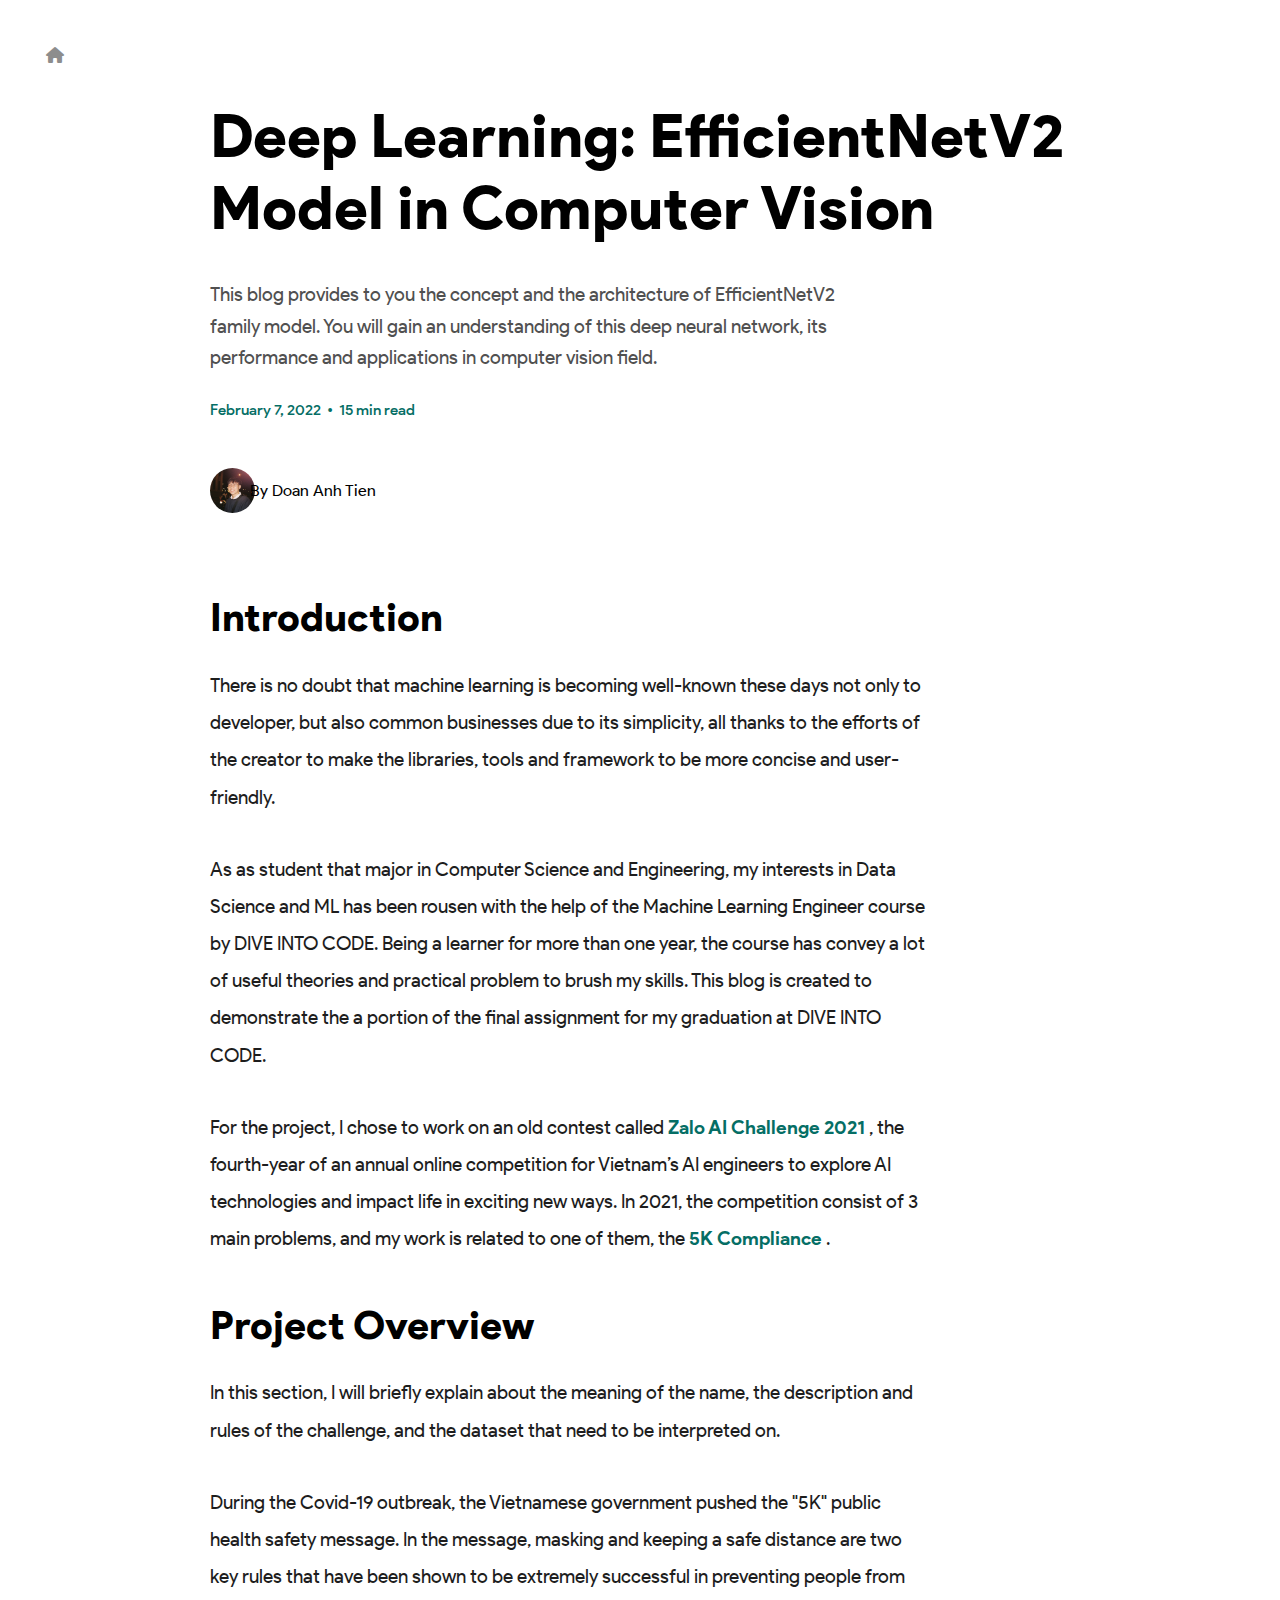
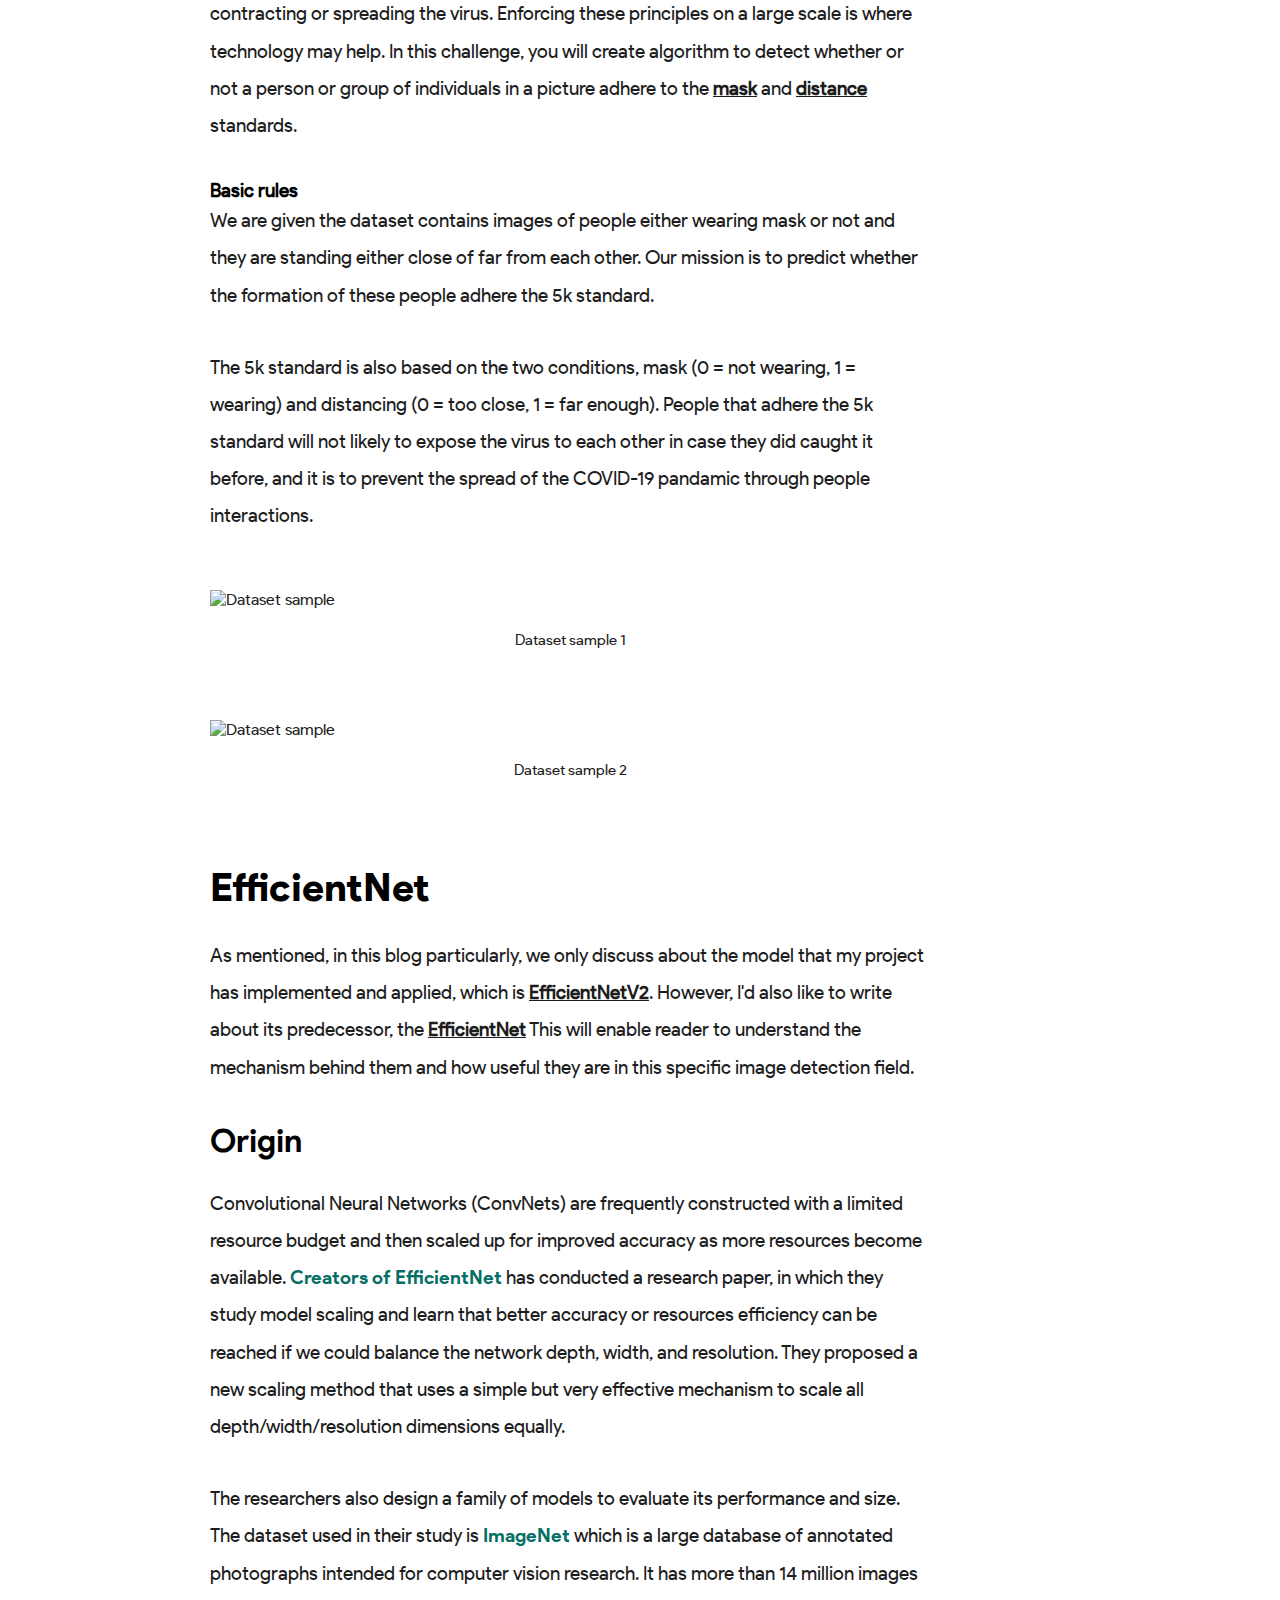
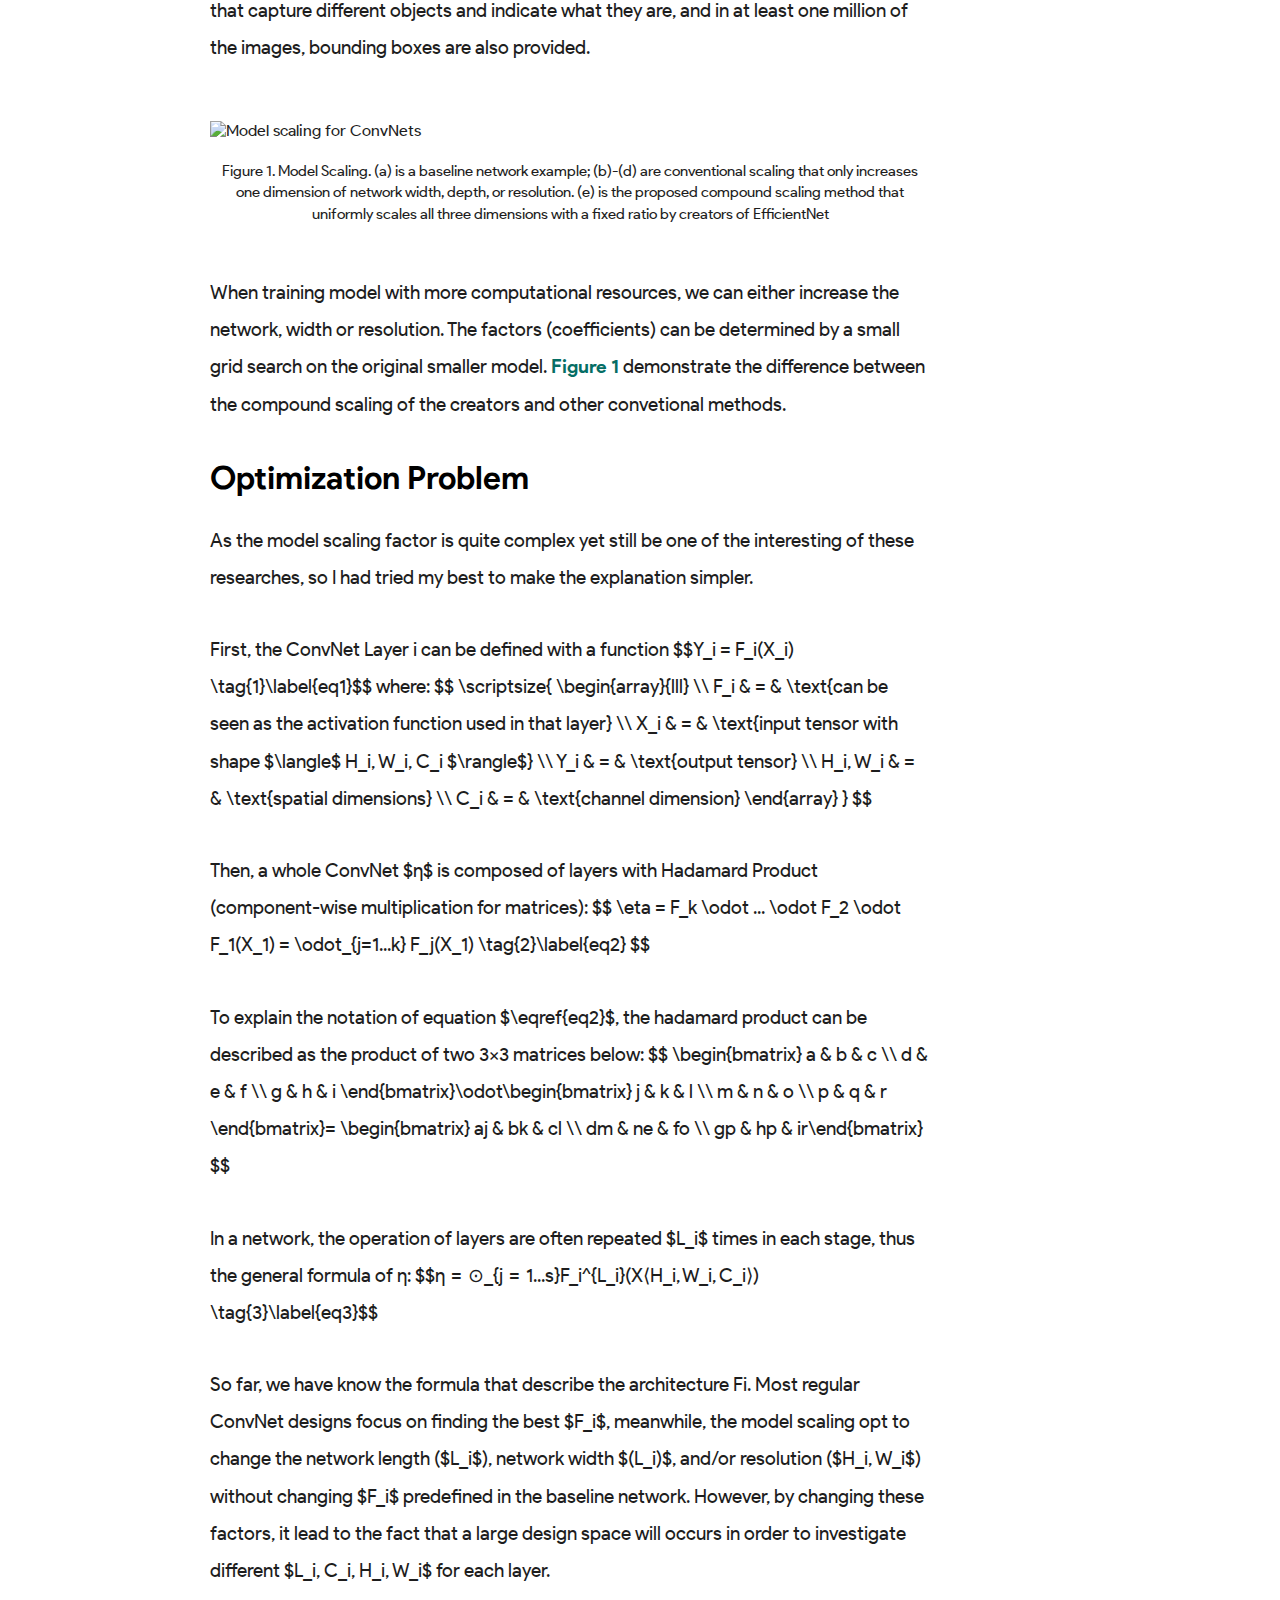
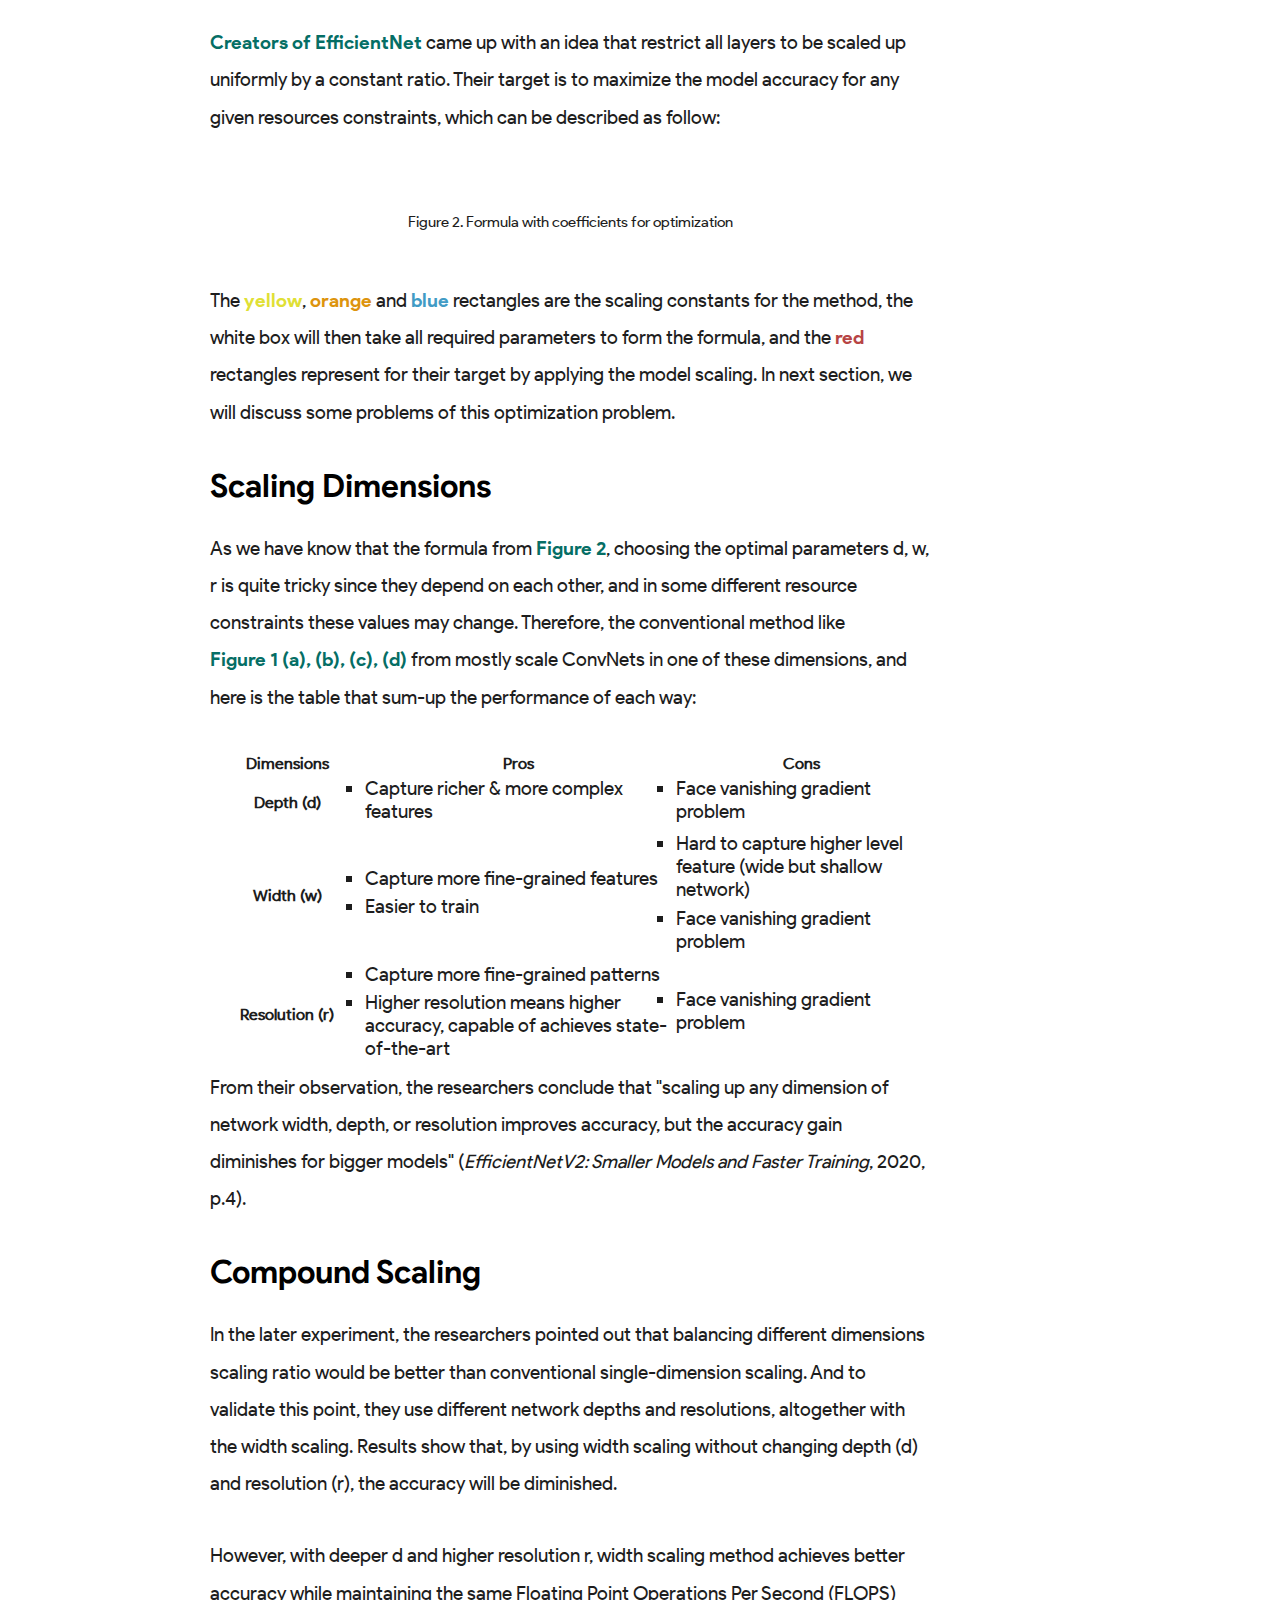
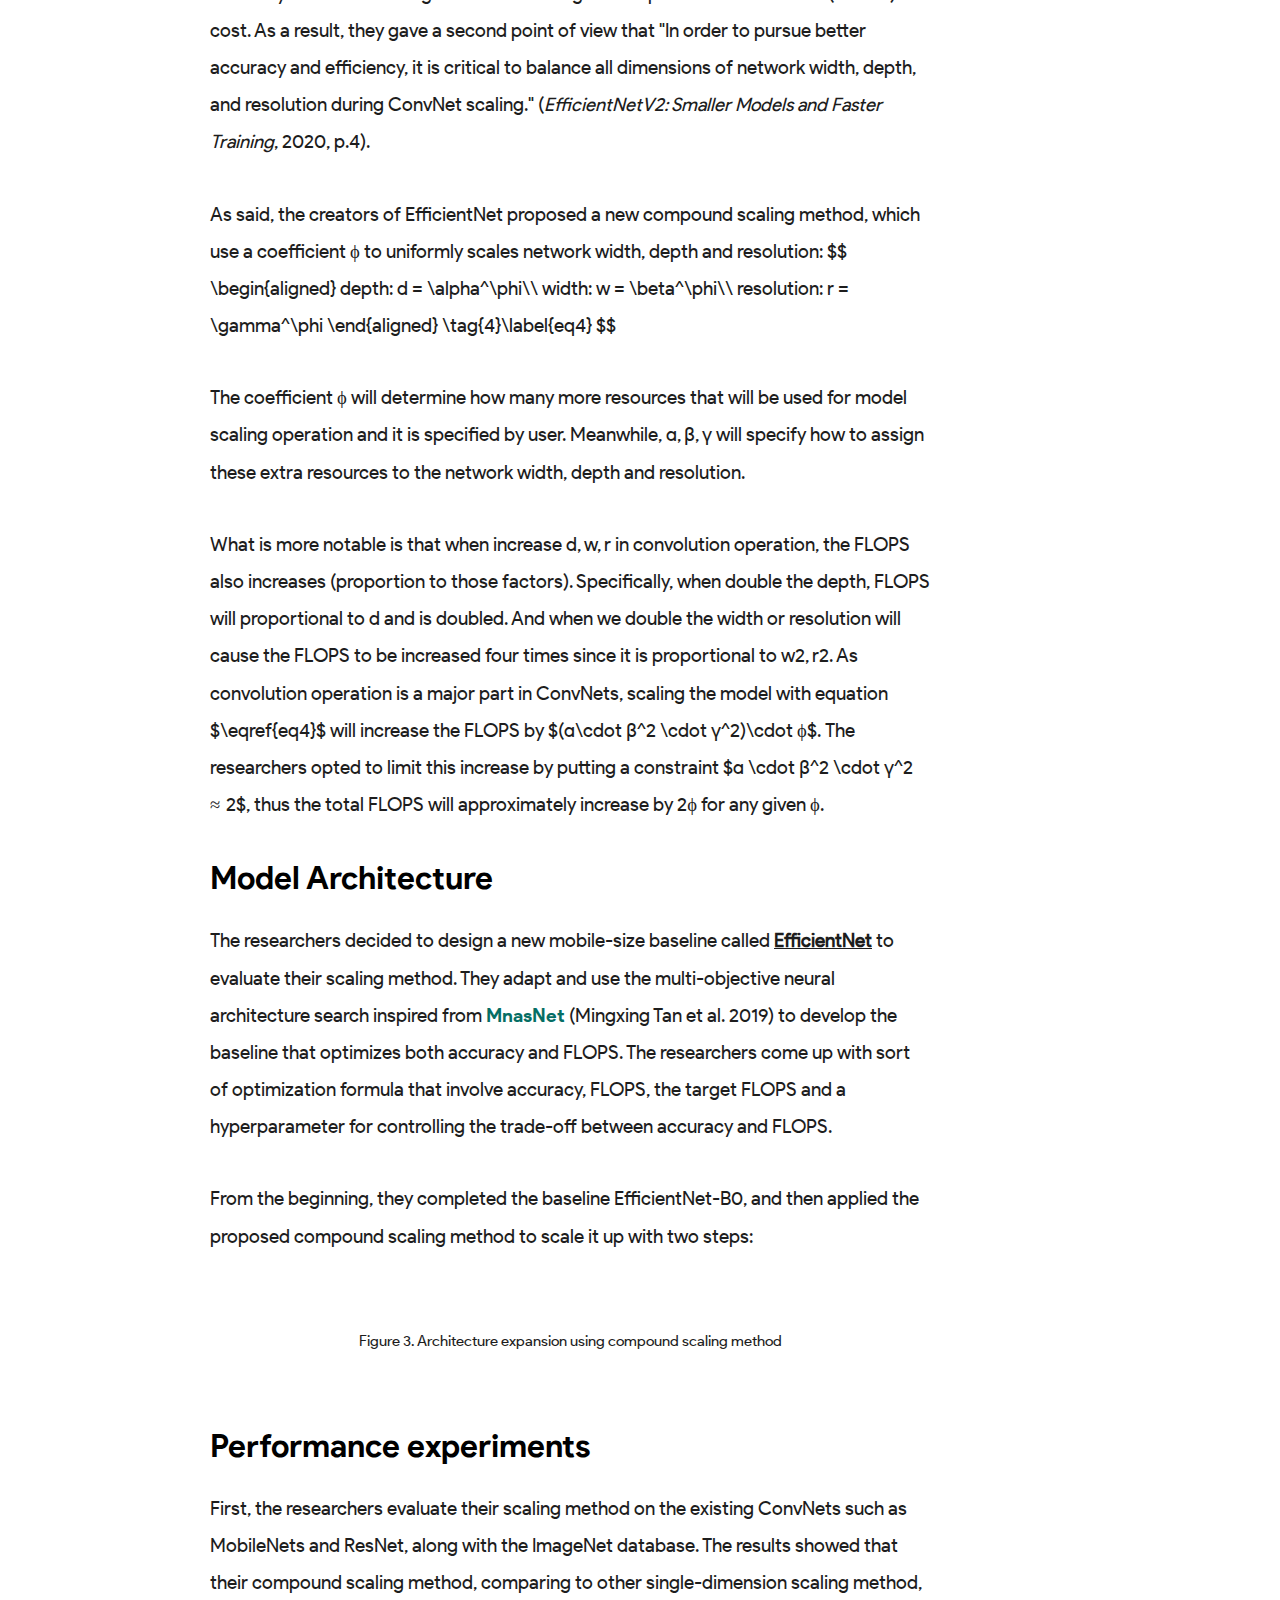
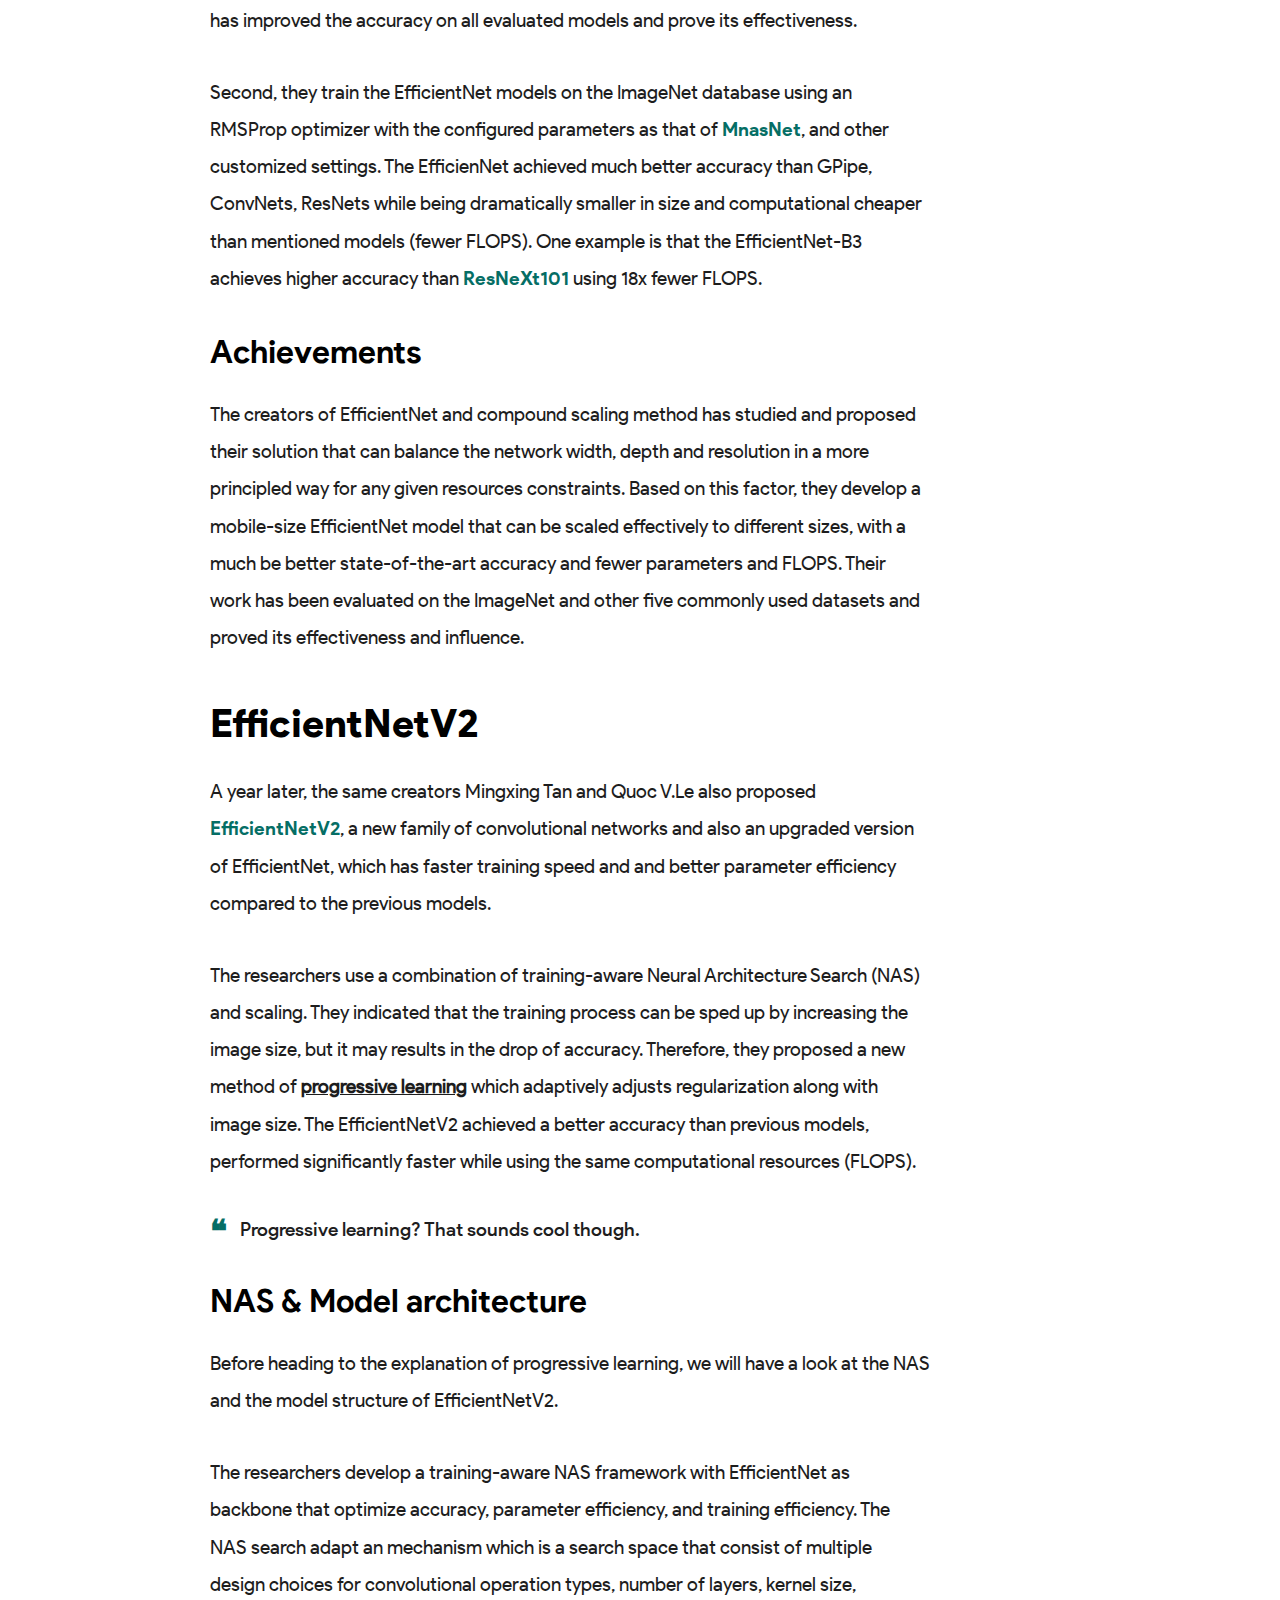
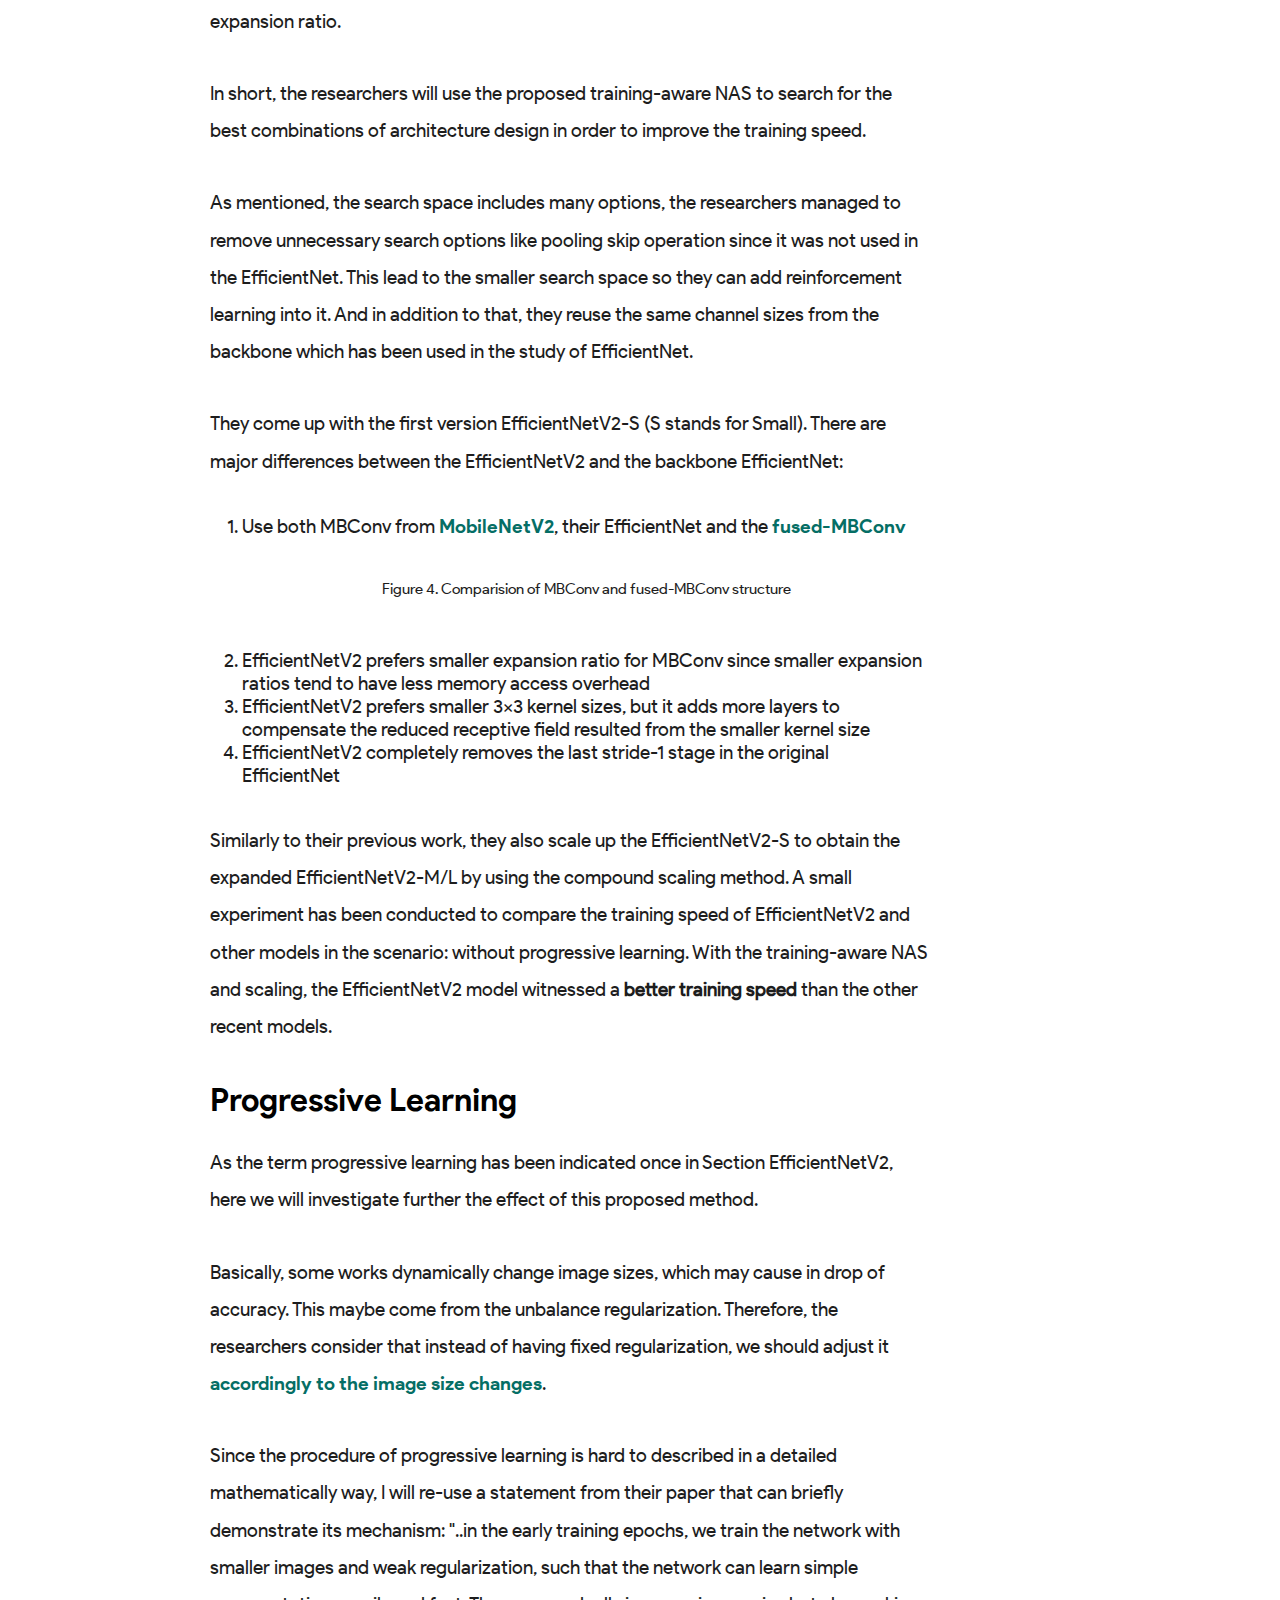
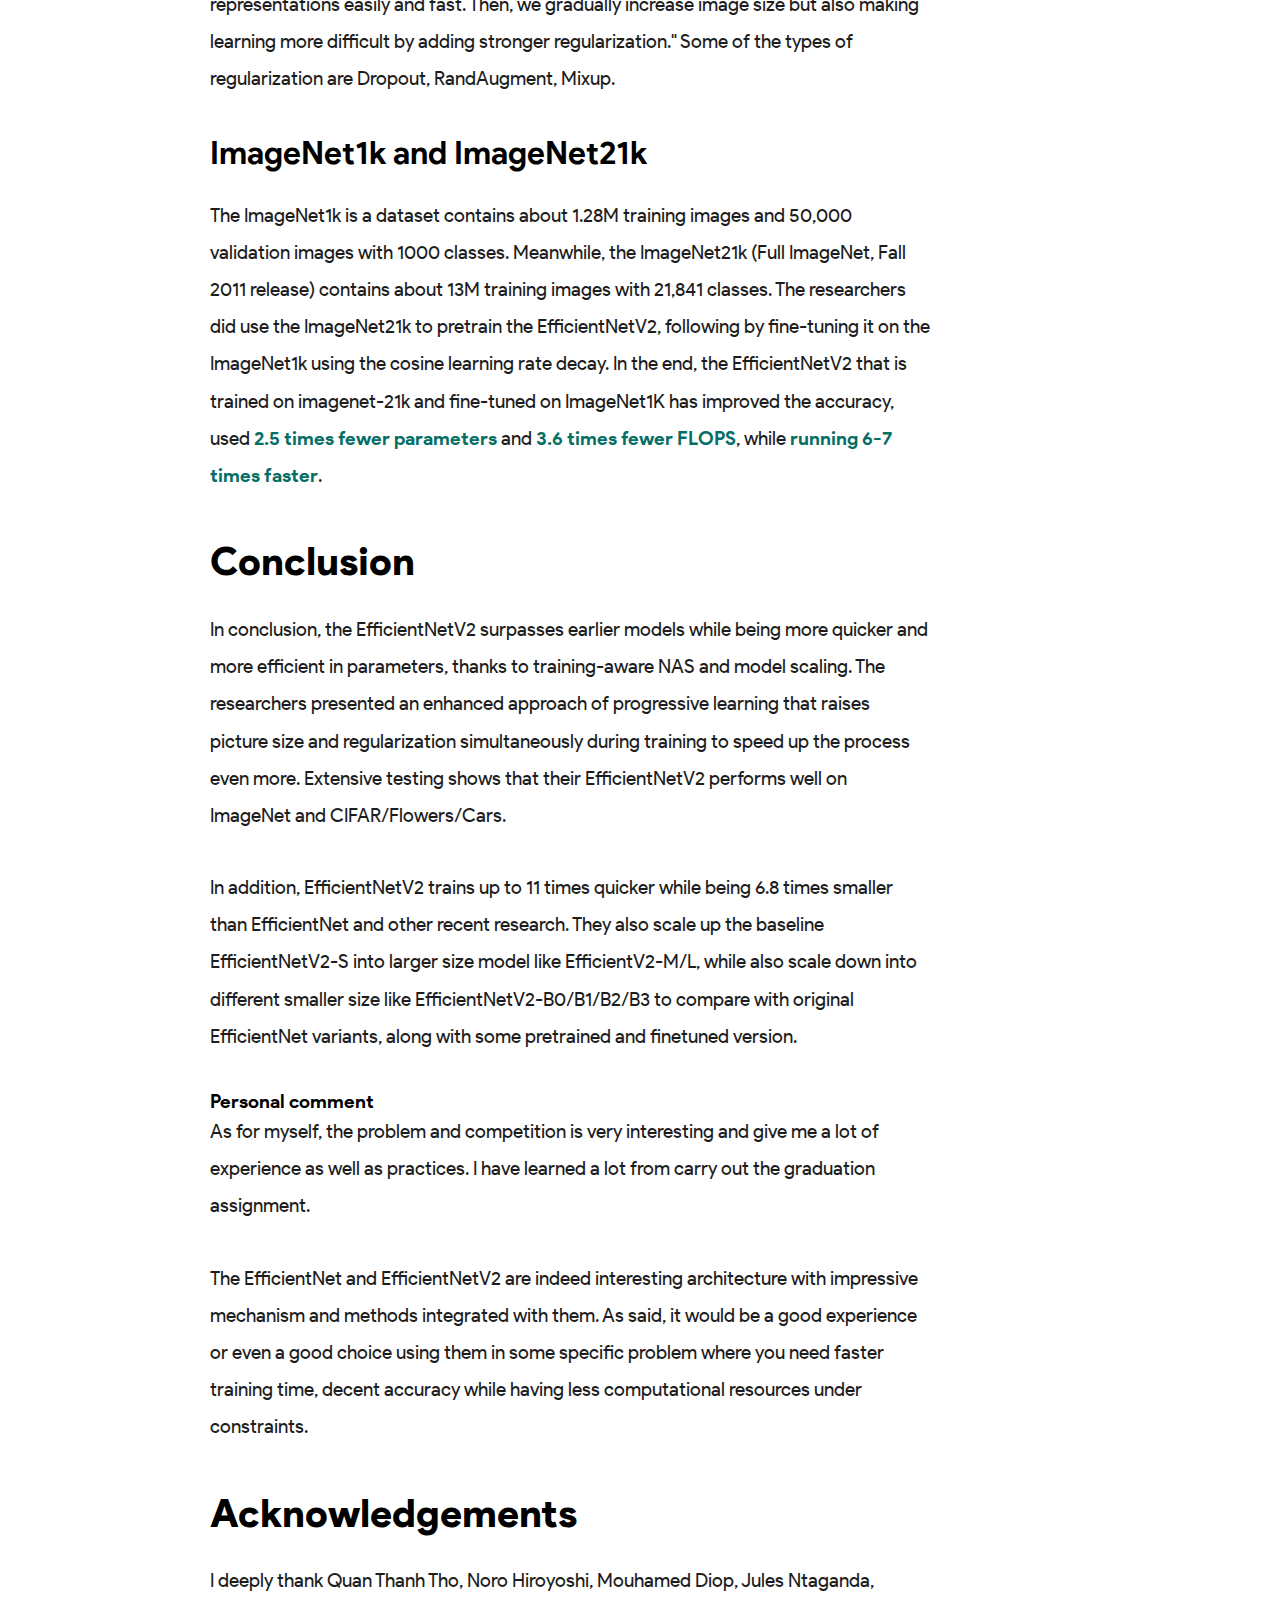
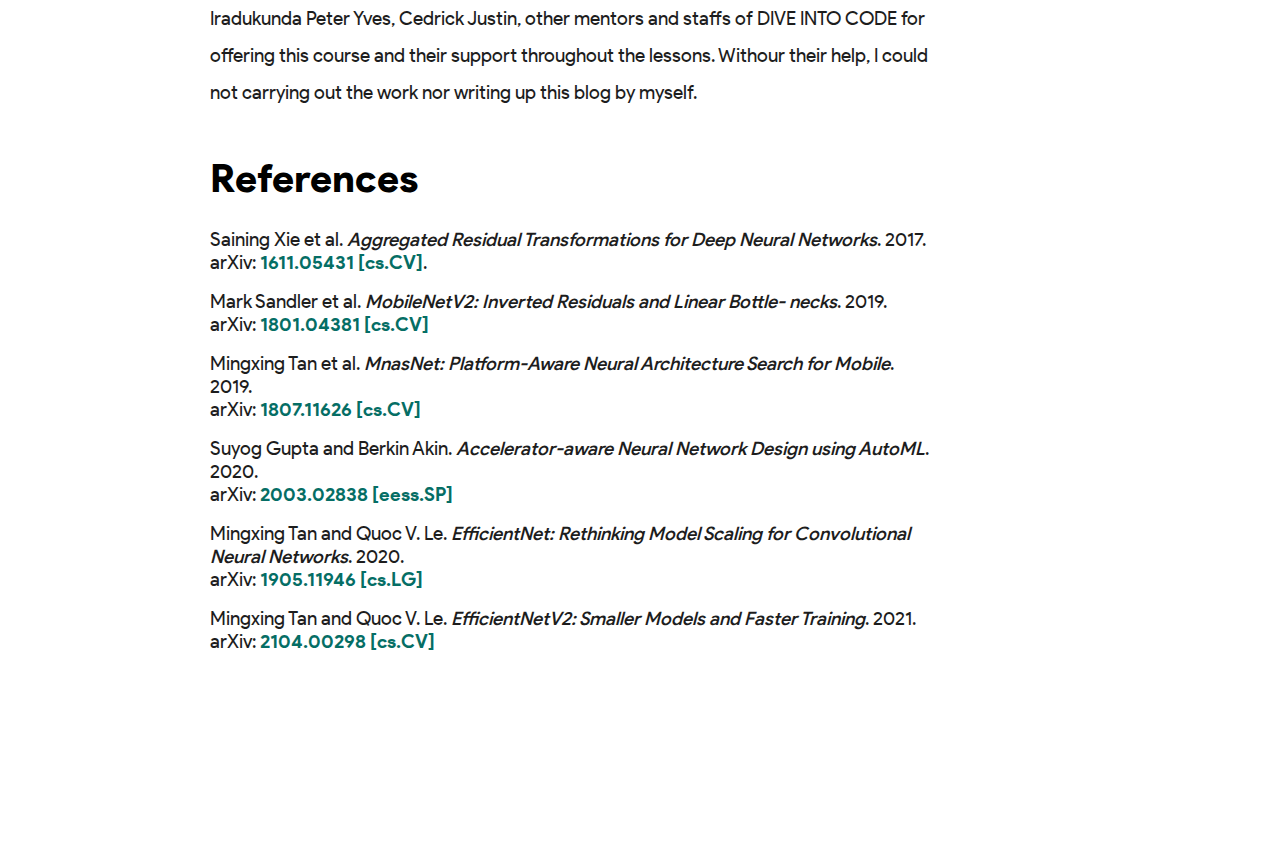
==== blog/efficientnet-v2/index.html @ 93043aa6 "finished polars-vs-python blog" ====
<!DOCTYPE html>
<html lang="en" class="bg-obsidian js">

<head>
    <meta charset="utf-8">
    <meta name="viewport" content="initial-scale=1, width=device-width">
    <link rel="stylesheet" href="../../static/css/style.css">
    <link rel="stylesheet" href="../../static/css/blog.css">
    <link rel="icon" type="image/png" sizes="32x32" href="../../assets/pfp.png">
    <!-- Bootstrap -->
    <link href="https://cdn.jsdelivr.net/npm/bootstrap@5.2.0-beta1/dist/css/bootstrap.min.css" rel="stylesheet"
        integrity="sha384-0evHe/X+R7YkIZDRvuzKMRqM+OrBnVFBL6DOitfPri4tjfHxaWutUpFmBp4vmVor" crossorigin="anonymous">
    <link rel="stylesheet" href="../css/all.css">
    <title>Deep Learning: EfficientNetV2 Model in Computer Vision</title>
    <meta name="robots" content="index,follow">
    <meta name="description"
        content="Doan Anh Tien | A blog about the concept of EfficientNetV2 architecture. You will gain an understanding of this deep neural network, its performance and applications in computer vision field.">
    <meta property="author" content="Doan Anh Tien">
    <meta property="og:site_name" content="Doan Anh Tien's Blog">
    <meta property="og:type" content="article">
    <meta property="og:title" content="Deep Learning: EfficientNetV2 Model in Computer Vision">
    <meta property="og:description"
        content="Doan Anh Tien | A blog about the concept of EfficientNetV2 architecture. You will gain an understanding of this deep neural network, its performance and applications in computer vision field.">
    <!-- JQuery -->
    <script src="https://ajax.googleapis.com/ajax/libs/jquery/3.1.1/jquery.min.js"></script>
    <script>
        MathJax = {
          tex: {
            inlineMath: [['$', '$'], ['\\(', '\\)']]
          },
          color: '#dcf6ff'
        };
    </script>
    <script id="MathJax-script" async
        src="https://cdn.jsdelivr.net/npm/mathjax@3/es5/tex-chtml.js">
    </script>
</head>

<body class="overflow-x-hidden bg-angel">
    <div class="f-main-container">
        <main class="f-standard-container has-newsletter js-standard-container font-regular" role="main">
            <div class="f-standard-wrapper in-post">
                <article class="f-article js-article">
                    <header class="f-article-header fadeinDown">
                        <h1 class="f-article-header__title js-article-title font-black">
                            Deep Learning: EfficientNetV2 Model in Computer Vision
                        </h1>
                        <p class=" f-article-header__excerpt in-post">
                            This blog provides to you the concept and the architecture of EfficientNetV2 family model. You will gain an
                            understanding of this deep neural network, its performance and applications in computer vision field.
                        </p>
                        <p class="f-article-header__time font-med">
                            <span>February 7, 2022</span>
                            <span>&nbsp; • &nbsp;</span>
                            <span>15 min read</span>
                        </p>
                        <div class="f-article-header__author">
                            <a href="../../"" class="f-avatar in-article-header " aria-label="Tien's profile'"
                                aria-haspopup="false">
                                <img alt="" class="lazy loaded rounded-full" width="45" height="45" data-ll-status="loaded"
                                    src="../../assets/pfp.png">
                            </a>
                            <span class="ms-4">
                                By
                                <a href="../../"" class="link link-underline">Doan Anh Tien</a>
                            </span>
                        </div>
                    </header>
                    <div class="f-article-content js-article-content fadeinRight">
                        <h2 id="introduction" class="font-black">Introduction</h2>
                        <p> 
                            There is no doubt that machine learning is becoming well-known these days not only to
                            developer, but also common businesses due to its simplicity, all thanks to the efforts of
                            the creator to make the libraries, tools and framework to be more concise and user-friendly.
                        </p>
                        <p>
                            As as student that major in Computer Science and Engineering, my interests in Data Science and ML has been rousen
                            with the help of the Machine Learning Engineer course by DIVE INTO CODE. Being a learner for more than one
                            year, the course has convey a lot of useful theories and practical problem to brush my skills. This blog is
                            created to demonstrate the a portion of the final assignment for my graduation at DIVE INTO CODE.
                        </p>
                        <p>
                            For the project, I chose to work on an old contest called 
                            <a href="https://challenge.zalo.ai" class="text-highlight link link-underline"
                            rel="noopener noreferrer" target="_blank">Zalo AI Challenge 2021</a>
                            , the fourth-year of an annual
                            online competition for Vietnam’s AI engineers to explore AI technologies and impact life in exciting new ways. In
                            2021, the competition consist of 3 main problems, and my work is related to one of them, the 
                            <a href="https://challenge.zalo.ai/portal/5k-compliance" class="text-highlight link link-underline"
                            rel="noopener noreferrer" target="_blank">5K Compliance</a>
                            .
                        </p>

                        <h2 id="overview" class="font-black">Project Overview</h2>
                        <p>
                            In this section, I will briefly explain about the meaning of the name, the description and rules of the challenge,
                            and the dataset that need to be interpreted on.
                        </p>
                        <p>
                            During the Covid-19 outbreak, the Vietnamese government pushed the "5K" public health safety message. In the
                            message, masking and keeping a safe distance are two key rules that have been shown to be extremely successful in
                            preventing people from contracting or spreading the virus. Enforcing these principles on a large scale is where
                            technology may help. In this challenge, you will create algorithm to detect whether or not a person or group of
                            individuals in a picture adhere to the <b><u>mask</u></b> and <b><u>distance</u></b> standards.
                        </p>
                        
                        <h4 id="rules" class="text-center link link-underline" style="width: fit-content; cursor: auto">
                            <b>Basic rules</b>
                        </h4>
                        <p>
                            We are given the dataset contains images of people either wearing mask or not and they are standing either close of
                            far from each other. Our mission is to predict whether the formation of these people adhere the 5k standard.
                        </p>
                        <p>
                            The 5k standard is also based on the two conditions, mask (0 = not wearing, 1 = wearing) and distancing (0 = too
                            close, 1 = far enough). People that adhere the 5k standard will not likely to expose the virus to each other in case
                            they did caught it before, and it is to prevent the spread of the COVID-19 pandamic through people interactions.
                        </p>
                        <div class="d-flex flex-row gap-sm-4">
                            <figure class="kg-card kg-image-card kg-card-hascaption">
                                <img src="https://drive.google.com/uc?id=14aCQhbeEymqpQLMmuTXrPDqk3LIVE_lB"
                                class="kg-image lightense-target" alt="Dataset sample" loading="lazy">
                                <figcaption>Dataset sample 1</figcaption>
                            </figure>
                            <figure class="kg-card kg-image-card kg-card-hascaption">
                                <img src="https://drive.google.com/uc?id=1_vlmEjXEdU-TRnkKu_DREYuJUlUgfBLW"
                                class="kg-image lightense-target" alt="Dataset sample" loading="lazy">
                                <figcaption>Dataset sample 2</figcaption>
                            </figure>
                        </div>

                        <h2 id="efficientnet" class="font-black">EfficientNet</h2>
                        <p>
                            As mentioned, in this blog particularly, we only discuss about the model that my project has implemented and
                            applied, which is <b><u>EfficientNetV2</u></b>. However, I'd also like to write about its predecessor, the <b><u>EfficientNet</u></b>
                            This will enable reader to understand the mechanism behind them and how useful they are in this specific
                            image detection field.
                        </p>

                        <h3 id="origin" class="font-bold">Origin</h3>
                        <p>
                            Convolutional Neural Networks (ConvNets) are frequently constructed with a limited resource budget and then scaled
                            up for improved accuracy as more resources become available.
                            <a class="text-highlight link link-underline" href="https://arxiv.org/abs/2104.00298"
                            rel="noopener noreferrer" target="_blank">Creators of EfficientNet</a>
                            has conducted a research
                            paper, in which they study model scaling and learn that better accuracy or resources efficiency can be reached if we
                            could balance the network depth, width, and resolution. They proposed a new scaling method that uses a simple but very
                            effective mechanism to scale all depth/width/resolution dimensions equally.
                        </p>
                        <p>
                            The researchers also design a family of models to evaluate its performance and size. The dataset used in their study
                            is <a class="text-highlight link link-underline" href="https://www.image-net.org"
                            rel="noopener noreferrer" target="_blank">ImageNet</a>
                            which is a large database of annotated photographs intended for computer vision research. It has more
                            than 14 million images that capture different objects and indicate what they are, and in at least one million of the
                            images, bounding boxes are also provided.
                        </p>

                        <figure id="fig-1" class="kg-card kg-image-card kg-card-hascaption">
                            <img src="https://drive.google.com/uc?id=1TTSFVxUfX7Sed75tFKHDK5INo7A6gzDW"
                            class="kg-image lightense-target" alt="Model scaling for ConvNets" loading="lazy">
                            <figcaption>Figure 1. Model Scaling. (a) is a baseline network example; (b)-(d) are conventional scaling that only increases one
                                dimension of network width, depth, or resolution. (e) is the proposed compound scaling method that uniformly scales
                                all three dimensions with a fixed ratio by creators of EfficientNet</figcaption>
                        </figure>

                        <p>
                            When training model with more computational resources, we can either increase the network, width or resolution. The
                            factors (coefficients) can be determined by a small grid search on the original smaller model. <a class="text-highlight link link-underline" href="#fig-1">Figure 1</a> demonstrate
                            the difference between the compound scaling of the creators and other convetional methods.
                        </p>

                        <h3 id="optimization-problem" class="font-bold">Optimization Problem</h3>
                        <p>
                            As the model scaling factor is quite complex yet still be one of the interesting of these researches, so I had tried
                            my best to make the explanation simpler.
                        </p>
                        <p>
                            First, the ConvNet Layer i can be defined with a function $$Y_i = F_i(X_i) \tag{1}\label{eq1}$$ where:
                            $$
                            \scriptsize{ 
                                \begin{array}{lll} \\
                                F_i     & = & \text{can be seen as the activation function used in that layer} \\
                                X_i     & = & \text{input tensor with shape $\langle$ H_i, W_i, C_i $\rangle$}   \\
                                Y_i     & = & \text{output tensor} \\
                                H_i, W_i & = & \text{spatial dimensions} \\
                                C_i     & = & \text{channel dimension}
                                \end{array}
                            }
                            $$
                        </p>
                        <p>
                            Then, a whole ConvNet $η$ is composed of layers with Hadamard Product (component-wise multiplication for matrices):
                            $$
                            \eta = F_k \odot ... \odot F_2 \odot F_1(X_1) = \odot_{j=1...k} F_j(X_1) \tag{2}\label{eq2}
                            $$
                        </p>
                        <p>
                            To explain the notation of equation $\eqref{eq2}$, the hadamard product can be described as the product of two 3x3 matrices below:
                            $$
                            \begin{bmatrix} a & b & c \\ d & e & f \\ g & h & i \end{bmatrix}\odot\begin{bmatrix} j & k & l \\ m & n & o \\ p & q &
                            r \end{bmatrix}= \begin{bmatrix} aj & bk & cl \\ dm & ne & fo \\ gp & hp & ir\end{bmatrix}
                            $$
                        </p>
                        <p>
                            In a network, the operation of layers are often repeated $L_i$ times in each stage, thus the general formula of η:
                            $$η = ⊙_{j = 1...s}F_i^{L_i}(X⟨H_i, W_i, C_i⟩) \tag{3}\label{eq3}$$
                        </p>
                        <p>
                            So far, we have know the formula that describe the architecture Fi. Most regular ConvNet designs focus on finding
                            the best $F_i$, meanwhile, the model scaling opt to change the network length ($L_i$), network width $(L_i)$, and/or
                            resolution ($H_i, W_i$) without changing $F_i$ predefined in the baseline network. However, by changing these factors, it
                            lead to the fact that a large design space will occurs in order to investigate different $L_i, C_i, H_i, W_i$ for each
                            layer.
                        </p>
                        <p>
                            <a class="text-highlight link link-underline" href="https://arxiv.org/abs/2104.00298"
                            rel="noopener noreferrer" target="_blank">Creators of EfficientNet</a>
                            came up with an idea that restrict all layers to be scaled up uniformly by a constant
                            ratio. Their target is to maximize the model accuracy for any given resources constraints, which can be described as
                            follow:
                        </p>

                        <figure id="fig-2" class="kg-card kg-image-card kg-card-hascaption">
                            <img src="https://drive.google.com/uc?id=1cDtqxUYokLAJ_6YBIHxwnx9tOk9ik82E"
                            class="kg-image lightense-target" alt="Formula with coefficients for optimization" loading="lazy">
                            <figcaption>Figure 2. Formula with coefficients for optimization
                            </figcaption>
                        </figure>

                        <p>
                            The <span class="font-bold" style="color: rgb(224, 224, 53)">yellow</span>, <span class="font-bold" style="color: rgb(221, 148, 13)">orange</span> and <span class="font-bold" style="color: rgb(65, 155, 197)">blue</span> rectangles are the scaling constants for the method, the white box will then take all
                            required parameters to form the formula, and the <span class="font-bold" style="color: rgb(183, 68, 68)">red</span> rectangles represent for their target by applying the model
                            scaling. In next section, we will discuss some problems of this optimization problem.
                        </p>

                        <h3 id="scaling-dimension" class="font-bold">Scaling Dimensions</h3>
                        <p>
                            As we have know that the formula from <a class="text-highlight link link-underline" href="#fig-2">Figure 2</a>, choosing
                            the optimal
                            parameters d, w, r is quite tricky since they depend on each other, and in some different resource constraints these
                            values may change. Therefore, the conventional method like <a class="text-highlight link link-underline"
                                href="#fig-1">Figure 1 (a), (b), (c), (d)</a> from mostly scale ConvNets in one of these dimensions, and here is
                            the table that sum-up the performance of each
                            way:
                        </p>
                        <table class="table table-striped table-dark table-info small">
                            <thead>
                              <tr>
                                <th scope="col">Dimensions</th>
                                <th scope="col">Pros</th>
                                <th scope="col">Cons</th>
                              </tr>
                            </thead>
                            <tbody>
                              <tr>
                                <th scope="row" style="width: 150px">Depth (d)</th>
                                <td>
                                    <ul>
                                        <li>Capture richer & more complex features</li>
                                    </ul>
                                </td>
                                <td>
                                    <ul>
                                        <li>Face vanishing gradient problem</li>
                                    </ul>
                                </td>
                              </tr>
                              <tr>
                                <th scope="row">Width (w)</th>
                                <td>
                                    <ul>
                                        <li>Capture more fine-grained features</li>
                                        <li>Easier to train</li>
                                    </ul>
                                </td>
                                <td>
                                    <ul>
                                        <li>Hard to capture higher level feature (wide but shallow network)</li>
                                        <li>Face vanishing gradient problem</li>
                                    </ul>
                                </td>
                              </tr>
                              <tr>
                                <th scope="row">Resolution (r)</th>
                                <td>
                                    <ul>
                                        <li>Capture more fine-grained patterns</li>
                                        <li>Higher resolution means higher accuracy, capable of achieves state-of-the-art</li>
                                    </ul>
                                </td>
                                <td>
                                    <ul>
                                        <li>Face vanishing gradient problem</li>
                                    </ul>
                                </td>
                              </tr>
                            </tbody>
                          </table>
                        <p>
                            From their observation, the researchers conclude that "scaling up any dimension of network width, depth, or
                            resolution improves accuracy, but the accuracy gain diminishes for bigger models" (<i>EfficientNetV2: Smaller Models
                            and Faster Training</i>, 2020, p.4).
                        </p>

                        <h3 id="compound-scaling" class="font-bold">Compound Scaling</h3>
                        <p>
                            In the later experiment, the researchers pointed out that balancing different dimensions scaling ratio would be
                            better than conventional single-dimension scaling. And to validate this point, they use different network depths and
                            resolutions, altogether with the width scaling. Results show that, by using width scaling without changing depth (d)
                            and resolution (r), the accuracy will be diminished.
                        </p>
                        <p>
                            However, with deeper d and higher resolution r, width scaling
                            method achieves better accuracy while maintaining the same Floating Point Operations Per Second (FLOPS) cost. As a
                            result, they gave a second point of view that "In order to pursue better accuracy and efficiency, it is critical to
                            balance all dimensions of network width, depth, and resolution during ConvNet scaling." (<i>EfficientNetV2: Smaller Models
                            and Faster Training</i>, 2020, p.4).
                        </p>
                        <p>
                            As said, the creators of EfficientNet proposed a new compound scaling method, which use a coefficient ϕ to uniformly
                            scales network width, depth and resolution:
                            $$
                            \begin{aligned}
                                depth: d = \alpha^\phi\\
                                width: w = \beta^\phi\\
                                resolution: r = \gamma^\phi
                            \end{aligned} \tag{4}\label{eq4}
                            $$
                        </p>
                        <p>
                            The coefficient ϕ will determine how many more resources that will be used for model scaling operation and it is
                            specified by user. Meanwhile, α, β, γ will specify how to assign these extra resources to the network width, depth
                            and resolution.
                        </p>
                        <p>
                            What is more notable is that when increase d, w, r in convolution operation, the FLOPS also increases (proportion to
                            those factors). Specifically, when double the depth, FLOPS will proportional to d and is doubled. And when we double
                            the width or resolution will cause the FLOPS to be increased four times since it is proportional to w2, r2. As
                            convolution operation is a major part in ConvNets, scaling the model with equation $\eqref{eq4}$ will
                            increase the FLOPS by $(α\cdot β^2 \cdot γ^2)\cdot ϕ$. The researchers opted to limit this increase by putting a constraint $α \cdot β^2 \cdot γ^2  ≈ 2$,
                            thus the total FLOPS will approximately increase by 2ϕ for any given ϕ.
                        </p>

                        <h3 id="model-architecture" class="font-bold">Model Architecture</h3>
                        <p>
                            The researchers decided to design a new mobile-size baseline called <b><u>EfficientNet</u></b> to evaluate their scaling method.
                            They adapt and use the multi-objective neural architecture search inspired from <a class="text-highlight link link-underline" href="https://arxiv.org/abs/1807.11626"
                            rel="noopener noreferrer" target="_blank">MnasNet</a> (Mingxing Tan et al. 2019) to develop the
                            baseline that optimizes both accuracy and FLOPS. The researchers come up with sort of optimization formula that
                            involve accuracy, FLOPS, the target FLOPS and a hyperparameter for controlling the trade-off between accuracy and
                            FLOPS.
                        </p>
                        <p>
                            From the beginning, they completed the baseline EfficientNet-B0, and then applied the proposed compound scaling method to scale it up with two steps:
                        </p>

                        <figure id="fig-3" class="kg-card kg-image-card kg-card-hascaption">
                            <img src="https://drive.google.com/uc?id=19k2M0FtLbynUhK3G5sMf2pNRhNoUg7Cv"
                            class="kg-image lightense-target" alt="Architecture expansion using compound scaling method" loading="lazy">
                            <figcaption>Figure 3. Architecture expansion using compound scaling method
                            </figcaption>
                        </figure>

                        <h3 id="model-architecture" class="font-bold">Performance experiments</h3>
                        <p>
                            First, the researchers evaluate their scaling method on the existing ConvNets such as MobileNets and ResNet, along
                            with the ImageNet database. The results showed that their compound scaling method, comparing to other
                            single-dimension scaling method, has improved the accuracy on all evaluated models and prove its effectiveness.
                        </p>
                        <p>
                            Second, they train the EfficientNet models on the ImageNet database using an RMSProp optimizer with the configured
                            parameters as that of <a class="text-highlight link link-underline" href="https://arxiv.org/abs/1807.11626"
                            rel="noopener noreferrer" target="_blank">MnasNet</a>, and other customized settings. The EfficienNet achieved much better
                            accuracy than GPipe, ConvNets, ResNets while being dramatically smaller in size and computational cheaper than
                            mentioned models (fewer FLOPS). One example is that the EfficientNet-B3 achieves higher accuracy than <a class="text-highlight link link-underline" href="https://arxiv.org/abs/1611.05431"
                            rel="noopener noreferrer" target="_blank">ResNeXt101</a>
                            using 18x fewer FLOPS.
                        </p>

                        <h3 id="effnet-achievement" class="font-bold">Achievements</h3>
                        <p>
                            The creators of EfficientNet and compound scaling method has studied and proposed their solution that
                            can balance the network width, depth and resolution in a more principled way for any given resources constraints.
                            Based on this factor, they develop a mobile-size EfficientNet model that can be scaled effectively to different
                            sizes, with a much be better state-of-the-art accuracy and fewer parameters and FLOPS. Their work has been evaluated
                            on the ImageNet and other five commonly used datasets and proved its effectiveness and influence.
                        </p>

                        <h2 id="effnet-2" class="font-black">EfficientNetV2</h2>
                        <p>
                            A year later, the same creators Mingxing Tan and Quoc V.Le also proposed <a class="text-highlight link link-underline" href="https://arxiv.org/abs/2104.00298"
                            rel="noopener noreferrer" target="_blank">EfficientNetV2</a>, a
                            new family of convolutional networks and also an upgraded version of EfficientNet, which has faster training speed
                            and and better parameter efficiency compared to the previous models.
                        </p>
                        <p>
                            The researchers use a combination of training-aware Neural Architecture Search (NAS) and scaling. They indicated
                            that the training process can be sped up by increasing the image size, but it may results in the drop of accuracy.
                            Therefore, they proposed a new method of <b><u>progressive learning</u></b> which adaptively adjusts regularization along with
                            image size. The EfficientNetV2 achieved a better accuracy than previous models, performed significantly faster while
                            using the same computational resources (FLOPS).
                        </p>

                        <blockquote>Progressive learning? That sounds cool though.</blockquote>

                        <h3 id="nas-model-architecture" class="font-bold">NAS & Model architecture</h3>
                        <p>Before heading to the explanation of progressive learning, we will have a look at the NAS and the model structure of EfficientNetV2.</p>
                        <p>
                            The researchers develop a training-aware NAS framework with EfficientNet as backbone that optimize accuracy,
                            parameter efficiency, and training efficiency. The NAS search adapt an mechanism which is a search space that
                            consist of multiple design choices for convolutional operation types, number of layers, kernel size, expansion
                            ratio.
                        </p>
                        <p>
                            In short, the researchers will use the proposed training-aware NAS to search for the best combinations of architecture design in order to improve the training speed.
                        </p>
                        <p>
                            As mentioned, the search space includes many options, the researchers managed to remove unnecessary search options
                            like pooling skip operation since it was not used in the EfficientNet. This lead to the smaller search space so they
                            can add reinforcement learning into it. And in addition to that, they reuse the same channel sizes from the backbone
                            which has been used in the study of EfficientNet.
                        </p>
                        <p>
                            They come up with the first version EfficientNetV2-S (S stands for Small). There are major differences between the EfficientNetV2 and the backbone EfficientNet:
                            <ol style="list-style:decimal; padding-left: 2rem !important">
                                <li>
                                    Use both MBConv from <a class="text-highlight link link-underline" href="https://arxiv.org/abs/1801.04381"
                                    rel="noopener noreferrer" target="_blank">MobileNetV2</a>, their EfficientNet and the <a class="text-highlight link link-underline" href="https://arxiv.org/abs/2003.02838"
                                    rel="noopener noreferrer" target="_blank">fused-MBConv</a>
                                    <figure id="fig-4" class="kg-card kg-image-card kg-card-hascaption">
                                        <img src="https://drive.google.com/uc?id=1RYROtoLy_FzLKT_SGKD4KMpBa_cZ_GO_"
                                        class="kg-image lightense-target" alt="Comparision of MBConv and fused-MBConv structure" loading="lazy">
                                        <figcaption>Figure 4. Comparision of MBConv and fused-MBConv structure
                                        </figcaption>
                                    </figure>
                                </li>
                                <li class="mb-4">
                                    EfficientNetV2 prefers smaller expansion ratio for MBConv since smaller expansion ratios tend to have less memory access overhead
                                </li>
                                <li class="mb-4">
                                    EfficientNetV2 prefers smaller 3x3 kernel sizes, but it adds more layers to compensate the reduced receptive field resulted from the smaller kernel size
                                </li>
                                <li class="mb-4">
                                    EfficientNetV2 completely removes the last stride-1 stage in the original EfficientNet
                                </li>
                            </ol>
                        </p>
                        <p>
                            Similarly to their previous work, they also scale up the EfficientNetV2-S to obtain the expanded EfficientNetV2-M/L
                            by using the compound scaling method. A small experiment has been conducted to compare the training speed of
                            EfficientNetV2 and other models in the scenario: without progressive learning. With the training-aware NAS and
                            scaling, the EfficientNetV2 model witnessed a <b>better training speed</b> than the other recent models.
                        </p>

                        <h3 id="progressive-learning" class="font-bold">Progressive Learning</h3>
                        <p>
                            As the term progressive learning has been indicated once in Section <a href="#effnet-2">EfficientNetV2</a>, here we will investigate
                            further the effect of this proposed method.
                        </p>
                        <p>
                            Basically, some works dynamically change image sizes, which may cause in drop of accuracy. This maybe come from the
                            unbalance regularization. Therefore, the researchers consider that instead of having fixed regularization, we should
                            adjust it <a class="text-highlight">accordingly to the image size changes</a>.
                        </p>
                        <p>
                            Since the procedure of progressive learning is hard to described in a detailed mathematically way, I will re-use a
                            statement from their paper that can briefly demonstrate its mechanism: "..in the early training epochs, we train the
                            network with smaller images and weak regularization, such that the network can learn simple representations easily
                            and fast. Then, we gradually increase image size but also making learning more difficult by adding stronger
                            regularization." Some of the types of regularization are Dropout, RandAugment, Mixup.
                        </p>
                        <h3 id="effnet-dataset" class="font-bold">ImageNet1k and ImageNet21k</h3>
                        <p>
                            The ImageNet1k is a dataset contains about 1.28M training images and 50,000 validation images with 1000 classes.
                            Meanwhile, the ImageNet21k (Full ImageNet, Fall 2011 release) contains about 13M training images with 21,841
                            classes. The researchers did use the ImageNet21k to pretrain the EfficientNetV2, following by fine-tuning it on the
                            ImageNet1k using the cosine learning rate decay. In the end, the EfficientNetV2 that is trained on imagenet-21k and
                            fine-tuned on ImageNet1K has improved the accuracy, used <a class="text-highlight">2.5 times fewer parameters</a> and <a class="text-highlight">3.6 times fewer FLOPS</a>, while
                            <a class="text-highlight">running 6-7 times faster</a>.
                        </p>
                        <h2 id="conclusion" class="font-black">Conclusion</h2>
                        <p>
                            In conclusion, the EfficientNetV2 surpasses earlier models while being more quicker and more efficient in
                            parameters, thanks to training-aware NAS and model scaling. The researchers presented an enhanced approach of
                            progressive learning that raises picture size and regularization simultaneously during training to speed up the
                            process even more. Extensive testing shows that their EfficientNetV2 performs well on ImageNet and
                            CIFAR/Flowers/Cars.
                        </p>
                        <p>
                            In addition, EfficientNetV2 trains up to 11 times quicker while being 6.8 times smaller than
                            EfficientNet and other recent research. They also scale up the baseline EfficientNetV2-S into larger size model like
                            EfficientV2-M/L, while also scale down into different smaller size like EfficientNetV2-B0/B1/B2/B3 to compare with
                            original EfficientNet variants, along with some pretrained and finetuned version.
                        </p>
                        
                        <h4 id="my-commment" class="font-bold">Personal comment</h4>
                        <p>
                            As for myself, the problem and competition is very interesting and give me a lot of experience as well as practices.
                            I have learned a lot from carry out the graduation assignment.
                        </p>
                        <p>                      
                            The EfficientNet and EfficientNetV2 are indeed interesting architecture with impressive mechanism and methods
                            integrated with them. As said, it would be a good experience or even a good choice using them in some specific
                            problem where you need faster training time, decent accuracy while having less computational resources under
                            constraints.
                        </p>

                        <h2 id="acknowledgement" class="font-black">Acknowledgements</h2>
                        <p>
                            I deeply thank Quan Thanh Tho, Noro Hiroyoshi, Mouhamed Diop, Jules Ntaganda, Iradukunda Peter Yves, Cedrick Justin,
                            other mentors and staffs of DIVE INTO CODE for offering this course and their support throughout the lessons.
                            Withour their help, I could not carrying out the work nor writing up this blog by myself.
                        </p>        
                        <h2 id="references" class="font-black">References</h2>
                        <ul id="reference-list">
                            <li>
                                Saining Xie et al. <i>Aggregated Residual Transformations for Deep Neural Networks</i>. 2017. <br>arXiv: <a class="text-highlight link link-underline" href="https://arxiv.org/abs/1611.05431"
                                rel="noopener noreferrer" target="_blank">1611.05431 [cs.CV]</a>.
                            </li>
                            <li>
                                Mark Sandler et al. <i>MobileNetV2: Inverted Residuals and Linear Bottle-
                                necks</i>. 2019. <br>arXiv: <a class="text-highlight link link-underline" href="https://arxiv.org/abs/1801.04381"
                                rel="noopener noreferrer" target="_blank">1801.04381 [cs.CV]</a>
                            </li>
                            <li>
                                Mingxing Tan et al. <i>MnasNet: Platform-Aware Neural Architecture Search
                                for Mobile</i>. 2019. <br>arXiv: <a class="text-highlight link link-underline" href="https://arxiv.org/abs/1807.11626"
                                rel="noopener noreferrer" target="_blank">1807.11626 [cs.CV]</a>
                            </li>
                            <li>
                                Suyog Gupta and Berkin Akin. <i>Accelerator-aware Neural Network Design
                                using AutoML</i>. 2020. <br>arXiv: <a class="text-highlight link link-underline" href="https://arxiv.org/abs/2003.02838"
                                rel="noopener noreferrer" target="_blank">2003.02838 [eess.SP]</a>
                            </li>
                            <li>
                                Mingxing Tan and Quoc V. Le. <i>EfficientNet: Rethinking Model Scaling for
                                Convolutional Neural Networks</i>. 2020. <br>arXiv: <a class="text-highlight link link-underline" href="https://arxiv.org/abs/1905.11946"
                                rel="noopener noreferrer" target="_blank">1905.11946 [cs.LG]</a>
                            </li>
                            <li>
                                Mingxing Tan and Quoc V. Le. <i>EfficientNetV2: Smaller Models and Faster
                                Training</i>. 2021. <br>arXiv: <a class="text-highlight link link-underline" href="https://arxiv.org/abs/2104.00298"
                                rel="noopener noreferrer" target="_blank">2104.00298 [cs.CV]</a>
                            </li>
                        </ul>       
                    </div>
                </article>
            </div>
        </main>
    </div>
    <a href="../../" class="back-to-home fadein"><i class="fa-solid fa-house"></i></a>
    <a class="back-to-top fadeinUp"><i class="fa-solid fa-caret-up"></i></a>
    <script src="https://cdn.jsdelivr.net/npm/bootstrap@5.2.0-beta1/dist/js/bootstrap.bundle.min.js" async defer
        integrity="sha384-pprn3073KE6tl6bjs2QrFaJGz5/SUsLqktiwsUTF55Jfv3qYSDhgCecCxMW52nD2" crossorigin="anonymous">
    </script>
    <script src="../js/style.js"></script>
        
</body>

</html>
---- static/css/style.css ----
/*================== PARENT PROPERTIES ================ */

* {
    --padding-88: 88px;
    --padding-32: 32px;
    --profile-padding: 30px;
    --pfp-size-sm: 100px;
    --pfp-size-md: 150px;
    --pfp-size-lg: 225px;
    --green: rgb(8, 253, 216);
    --dark-green: rgb(0, 164, 151);
    --transition: all 0.25s cubic-bezier(0.645,0.045,0.355,1);
    box-sizing: border-box;
    border: 0 solid #e5e7eb;
}

body {
    margin: 0;
    line-height: inherit;
}

menu, ol, ul {
    list-style: none;
    margin: 0;
    padding: 0 !important;
}

a {
    color: inherit !important;
    text-decoration: inherit !important;
}

p {
    margin-bottom: 0 !important;
}

.bg-obsidian {
    --bg-opacity: 1;
    background-color: rgb(29 29 29);
}

.bg-angel {
    --bg-opacity: 1;
    background-color: rgb(255, 255, 255);
}

.overflow-x-hidden {
    overflow-x: hidden;
}

.font-base {
    font-size: 16px;
}

.text-obsidian {
    color: rgb(220 220 220);
}

.text-highlight {
    color: var(--dark-green) !important;
    font-family: 'Google Bold'
}

.text-cyan {
    color: var(--green) !important;
}
/* 
.underline {
    -webkit-text-decoration-line: underline;
    text-decoration-line: underline !important;
} */
.link {
    cursor: pointer;
    position: relative;
    white-space: nowrap;
}

.link::before,
.link::after {
    position: absolute;
    width: 100%;
    height: 1.4px;
    background: currentColor;
    top: 100%;
    left: 0;
    pointer-events: none;
}

.link::before {
    content: '';
    /* show by default */
}

.link-underline::before {
    transform-origin: 100% 50%;
    transform: scale3d(0, 1, 1);
    transition: transform 0.3s;
}

.link-underline:hover::before {
    transform-origin: 0% 50%;
    transform: scale3d(1, 1, 1);
}

.p-24 {
    padding: 24px;
}

/*================== PICTURE ================ */

.rounded-full {
    --border-opacity: 1;
    border-radius: 9999px;
}

/*================== SPACING ================ */

blockquote, dd, dl, figure, h1, h2, h3, h4, h5, h6, hr, p, pre {
    margin: 0;
}

.tight-height {
    line-height: 1;
}

.loose-height {
    line-height: 2;
}

.mt-8 {
    margin-top: 8px;
}

.mt-16 {
    margin-top: 16px;
}

.mt-32 {
    margin-top: var(--padding-32);
}

.mr-8 {
    margin-right: 8px;
}

.mr-32 {
    margin-right: var(--padding-32);
}

.mx-m-8 {
    margin-left: -8px;
    margin-right: -8px;
}

.fill-current {
    fill: currentColor;
}

/*================== FONT SIZE ================ */

.font-regular {
    font-family: 'Google Regular';
}

.font-black {
    font-family: 'Google Black' !important
}

.font-bold {
    font-family: 'Google Bold' !important
}

.font-med {
    font-family: 'Google Medium' !important
}

.font-light {
    font-family: 'Google Light' !important
}

.font-thin {
    font-family: 'Google Thin' !important
}

.text-space {
    letter-spacing: -0.25px;
}

/*================== MAIN STRUCTURE ================ */
.static {
    position: static;
}

.w-full {
    width: 100%;
}

.w-screen {
    width: 100vw;
}

.max-w-1440 {
    max-width: 1440px;
}

.flex-col {
    flex-direction: column !important;
}

@media (min-width: 380px) {
    .exp-item {
        padding: 0;
        padding-top: 0;
    }
}


@media (min-width: 640px) {
    .exp-item {
        padding: var(--padding-32);
        padding-top: 0;
    }
}

.exp-item:first-child {
    padding-top: var(--padding-32)
}

.exp-item h4 {
    font-size: 0.65rem;
    text-transform: uppercase;
    letter-spacing: 4px;
}

.exp-item h3 {
    font-size: 1.2rem;
}

.exp-item p {
    color: #c4c4c4;
    font-size: 13px;
}

.exp-item ul li {
    font-size: 14px;
    padding-left: 25px;
    margin-bottom: 8px;
}

@media (min-width: 380px) {
    .exp-item ul li::before {
        content: "▹";
        position: absolute;
        left: 25px;
        color: var(--green);
    }
}


@media (min-width: 640px) {
    .exp-item ul li::before {
        content: "▹";
        position: absolute;
        left: 55px;
        color: var(--green);
    }
}

.grid-container {
    display: grid;
    grid-template-columns: repeat(2, 2fr);
    grid-gap: 10px;
}

.article-item {
    padding: calc(var(--padding-32) + 10px);
    width: 100%;
    height: 200px;
    background-color: rgb(42, 42, 42);
    /* transition: opacity .2s ease-in-out; */
    transition: all .2s ease-out;
}

.article-item h4 {
    font-size: 0.65rem;
    text-transform: uppercase;
    letter-spacing: 4px;
}

.article-item h3 {
    font-size: 1.5rem;
}

.article-item p {
    color: #c4c4c4;
    font-size: 13px;
}

.article-item:hover, .blog-item:hover {
    cursor: pointer;
}

#article-list:hover .article-item {
    opacity: 0.5;
}

#article-list .article-item:hover {
    opacity: 1;
    box-shadow: inset 0 0 0 1px var(--green);
}

#blog-list:hover .blog-item {
    opacity: 0.5;
}

#blog-list .blog-item:hover {
    opacity: 1;
    box-shadow: inset 0 0 0 1px var(--green);
}

#article-list, #blog-list {
    overflow-y: auto;
}

.blog-item h3 {
    font-size: 1.25rem;
}

.back-to-top {
    display: inline-block;
    background-color: white;
    width: 50px;
    height: 50px;
    text-align: center;
    position: fixed;
    bottom: 30px;
    right: 30px;
    transition: background-color .3s,
        opacity .5s, visibility .5s;
    opacity: 0;
    visibility: hidden;
    z-index: 1000;
}

.back-to-home {
    display: inline-block;
    background-color: white;
    width: 50px;
    height: 50px;
    text-align: center;
    position: fixed;
    top: 30px;
    left: 30px;
    opacity: 0.5;
    transition: all ease-in 100ms; 
    z-index: 1000;
}

.back-to-home i {
    align-self: center;
    line-height: 50px;
    color: #1d1d1d;
}

.back-to-top i {
    align-self: center;
    font-size: 2em;
    line-height: 50px;
    color: #1d1d1d;
}

.back-to-top.show:hover, .back-to-home:hover {
    cursor: pointer;
    transition: all ease-in 100ms; 
    opacity: 1;
    background-color: rgba(255, 255, 255, 0.884);
}

.back-to-top:active, .back-to-home:active {
    background-color: rgb(255, 255, 255);
}

.back-to-top.show {
    opacity: 0.5;
    visibility: visible;
}

.copy-btn {
    position: sticky;
    top: 55px;
    left: 95%;
    font-size: 1.125rem;
    color: white;
    opacity: 0.6;
    background-color: #263238;
    transition: 250ms ease-in-out
}

.copy-btn:hover {
    opacity: 1
}
  
/*================== ANIMATION ================ */
/* Chrome, Safari, Opera */
.fadein {
    -webkit-animation: fadeIn 750ms ease-in-out ; /* Chrome, Safari, Opera */
    animation: fadeIn 750ms ease-in-out ;
}

@-webkit-keyframes fadeIn{
    0% {
        opacity: 0;
    }
    100% {
        opacity: 1;
    }
}

/* Standard syntax */
@keyframes fadeIn {
    0% {
        opacity: 0;
    }
    100% {
        opacity: 1;
    }
}

.fadeinDown {
    -webkit-animation: fadeInDown 750ms ease-in-out ; /* Chrome, Safari, Opera */
    animation: fadeInDown 750ms ease-in-out ;
}

/* Chrome, Safari, Opera */
@-webkit-keyframes fadeInDown {
    0% {
        opacity: 0;
        -webkit-transform: translateY(-40px);
    }
    100% {
        opacity: 1;
        -webkit-transform: translateY(0);
    }
}

/* Standard syntax */
@keyframes fadeInDown {
    0% {
        opacity: 0;
        transform: translateY(-40px);
    }
    100% {
        opacity: 1;
        transform: translateY(0);
    }
}

.fadeinUp {
    -webkit-animation: fadeInUp 750ms ease-in-out ; /* Chrome, Safari, Opera */
    animation: fadeInUp 750ms ease-in-out ;
}

/* Chrome, Safari, Opera */
@-webkit-keyframes fadeInUp {
    0% {
        opacity: 0;
        -webkit-transform: translateY(40px);
    }
    100% {
        opacity: 1;
        -webkit-transform: translateY(0);
    }
}

/* Standard syntax */
@keyframes fadeInUp {
    0% {
        opacity: 0;
        transform: translateY(40px);
    }
    100% {
        opacity: 1;
        transform: translateY(0);
    }
}

.fadeinLeft {
    -webkit-animation: fadeInLeft 750ms ease-in-out ; /* Chrome, Safari, Opera */
    animation: fadeInLeft 750ms ease-in-out ;
}

/* Chrome, Safari, Opera */
@-webkit-keyframes fadeInLeft {
    0% {
        opacity: 0;
        -webkit-transform: translateX(20px);
    }
    100% {
        opacity: 1;
        -webkit-transform: translateY(0);
    }
}

/* Standard syntax */
@keyframes fadeInLeft {
    0% {
        opacity: 0;
        transform: translateX(20px);
    }
    100% {
        opacity: 1;
        transform: translateY(0);
    }
}

.fadeinRight {
    -webkit-animation: fadeInRight 750ms ease-in-out ; /* Chrome, Safari, Opera */
    animation: fadeInRight 750ms ease-in-out ;
}

/* Chrome, Safari, Opera */
@-webkit-keyframes fadeInRight {
    0% {
        opacity: 0;
        -webkit-transform: translateX(-80px);
    }
    100% {
        opacity: 1;
        -webkit-transform: translateY(0);
    }
}

/* Standard syntax */
@keyframes fadeInRight {
    0% {
        opacity: 0;
        transform: translateX(-80px);
    }
    100% {
        opacity: 1;
        transform: translateY(0);
    }
}

/*================== RESPONSIVENESS ================ */
@media (min-width: 380px) {
    .profile-picture {
        position: static;
        box-sizing: border-box;
        border:none;
        /* margin-left: var(--profile-padding); */
        margin-top: calc(var(--profile-padding) - 10px);
        margin-bottom: calc(var(--profile-padding) - 10px);
        margin-right: var(--profile-padding);
        display:block;
        width: var(--pfp-size-sm);
        height: var(--pfp-size-sm);
        transition: width linear 200ms;
        transition: height linear 200ms;
    }
    .font-2xl {
        font-size: 1.5rem;
    }
    .font-xl {
        font-size: 1.0rem;
    }
    .font-lg {
        font-size: 1.0rem;
    }
    .xsm\:d-flex {
        display: flex;
    }
    .xsm\:flex-row {
        flex-direction: row !important;
    }
    .xsm\:flex-col {
        flex-direction: column !important;
        justify-content: center;
    }
    .xsm\:flex-col > h2 {
        margin-top: 0 !important;
    }
    .xsm\:gap {
        row-gap: 1.0rem !important;
    }
    .xsm\:line-height-cus {
        line-height: 1.5;
    }
    .xsm\:font-base {
        font-size: 0.8rem;
    }
    .xsm\:mt-8 {
        margin-top: 8px;
    }
    .xsm\:blog-container {
        display: flex;
        flex-direction: column;
    }
    #nav-guide {
        display: none;
    }
    .blog-item {
        height: fit-content !important;
    }
    .article-item {
        height: fit-content !important;
    }
    #resume h2 {
        font-size: 1.125rem;
    }
    .article-item {
        padding: calc(var(--padding-32));
    }
    .article-item h3 {
        font-size: 1.125rem;
    }
    .article-item h4 {
        font-size: 0.45rem;
    }
    .article-item p {
        font-size: 0.6rem;
    }
    .swiper-header p {
        font-size: .7rem;
    }
}

@media (min-width: 640px) {
    .sm\:p-32 {
        padding: var(--padding-32);
    }
    .font-2xl {
        font-size: 2.5rem;
    }
    
    .font-xl {
        font-size: 2.0rem;
    }

    .font-lg {
        font-size: 1.25rem;
    }

    .sm\:font-base {
        font-size: 16px;
    }

    .sm\:mt-32 {
        margin-top: 32px;
    }
    #resume h2 {
        font-size: 2rem;
    }
    .article-item {
        padding: calc(var(--padding-32) + 10px);
    }
    .article-item h3 {
        font-size: 1.5rem;
    }
    .article-item h4 {
        font-size: 0.65rem;
    }
    .article-item p {
        font-size: 13px;
    }
    .blog-item h3 {
        font-size: 1.3rem !important;
    }
    .swiper-header p {
        font-size: 1rem;
    }
}


@media (min-width: 992px) {
    .md\:fixed {
        position: fixed;
    }
    .md\:absolute {
        position: absolute;
    }
    .md\:pr-88 {
        padding-right: var(--padding-88);
    }
    .md\:pl-0 {
        padding-left: 0;
    }
    .md\:right-0 {
        right: 0;
    }
    .md\:pr-72 {
        padding-right: 72px;
    }
    .md\:max-w-496 {
        max-width: 496px;
    }
    .md\:max-w-536 {
        max-width: 536px;
    }
    .md\:h-screen {
        height: 100vh;
    }
    .md\:mt-72 {
        margin-top: 72px;
    }
    .md\:d-flex {
        display: flex;
    }
    .md\:flex-row {
        flex-direction: row;
    }
    .md\:non-flex {
        display: block;
    }
    .profile-picture {
        position: static;
        box-sizing: border-box;
        border:none;
        /* margin-left: var(--profile-padding); */
        margin-top: calc(var(--profile-padding));
        margin-bottom: var(--profile-padding);
        display:block;
        width: var(--pfp-size-md);
        height: var(--pfp-size-md);
        transition: width linear 200ms;
        transition: height linear 200ms;
    }
    .md\:line-height-cus {
        line-height: 2;
    }
    .blog-item {
        padding: var(--padding-32) !important;
        width: 100% !important;
    }
    .swiper {
        margin-top: 1.5rem;
        height: 80vh;
    }
    #nav-guide {
        display: block;
    }
}

@media (min-width: 1280px) {
    .l\:pr-0 {
        padding-right: 0px;
    }
    .l\:pr-88 {
        padding-right: var(--padding-88);
    }
    .l\:pl-88 {
        padding-left: 88px;
    }
    .l\:py-88 {
        padding-top: var(--padding-88);
        padding-bottom: var(--padding-88);
    }
    .l\:max-w-736 {
        max-width: 736px;
    }
    .profile-picture {
        position: static;
        box-sizing: border-box;
        border:none;
        /* margin-left: var(--profile-padding); */
        margin-top: calc(var(--profile-padding) * -1);
        margin-bottom: var(--profile-padding) ;
        display:block;
        width: var(--pfp-size-lg);
        height: var(--pfp-size-lg);
        transition: width linear 200ms;
        transition: height linear 200ms;
    }
    .font-2xl {
        font-size: 3.5rem;
        transition: font-size linear 200ms;
    }
    
    .font-xl {
        font-size: 2rem;
    }
    
    .font-lg {
        font-size: 1.5rem;
        transition: font-size linear 200ms;
    }

    .l\:blog-container {
        /* display: grid;
        grid-template-columns: repeat(2, minmax(250px, 1fr));
        grid-gap: 1rem; */
        display: block;
        -moz-column-count: 2;
        column-count: 2;
        -moz-column-gap: 1rem;
        column-gap: 1rem;
        -moz-column-fill: balance;
        column-fill: balance;
    }

    .l\:blog-container .blog-item {
        margin: 0 0 1rem;
        page-break-inside: avoid;
        -moz-column-break-inside: avoid;
             break-inside: avoid;
        width: 100%;
        height: fit-content !important;
    }
    .swiper {
        margin-top: 0;
        height: 75vh;
    }
}


/*======================== SWIPER JS ===============================*/
.swiper {
    width: auto;
}
.swiper-slide {
    display: flex;
    /* align-items: center; */
    justify-content: center;
    font-size: 16px;
    color: #fff;
    /* background-color: #2a2a2a; */
    background-color: rgb(29 29 29);
}

.swiper-header {
    transition: all 0.2s ease-in
}

@media (min-width: 375px) {
    .swiper-header {
        margin-left: 0 !important;
        margin-right: 0 !important;
    }

    .swiper-header #left-nav {
        flex-basis: 30px;
        flex-shrink: 0;
        flex-grow: 1;
    }

    .swiper-header #main-header {
        flex-basis: 120px;
        flex-shrink: 2;
    }

    .swiper-header #right-nav {
        flex-basis: 30px;
        flex-shrink: 0;
        flex-grow: 1;
    }
}

@media (min-width: 640px) {
    .swiper-header #left-nav {
        flex-basis: 30px;
        flex-shrink: 0;
        flex-grow: 1;
    }

    .swiper-header #main-header {
        flex-basis: 200px;
        flex-shrink: 2;
    }

    .swiper-header #right-nav {
        flex-basis: 30px;
        flex-shrink: 0;
        flex-grow: 1;
    }
}

.show-scroll::-webkit-scrollbar {
    width: 10px;
}

/* .show-scroll {
    scrollbar-width: thin;
    scrollbar-color: rgb(29, 29, 29) var(--green);
} */

.show-scroll::-webkit-scrollbar-thumb {
    background: var(--green);
    border-left: 8px solid rgb(29, 29, 29);
}

.hidden-scroll::-webkit-scrollbar {
    width: 10px;
}

/* .hidden-scroll {
    scrollbar-width: thin;
    scrollbar-color: rgb(29, 29, 29) rgb(29, 29, 29);
} */

.hidden-scroll::-webkit-scrollbar-thumb {
    background: rgb(29, 29, 29);
    border-left: 8px solid rgb(29, 29, 29);
}

div.swiper-button-prev,
div.swiper-button-next {
    overflow: visible;
    color: var(--green);
    transform: scale(0.5);
    transition: color 0.2s ease-in-out
}

div.swiper-button-prev:hover,
div.swiper-button-next:hover {
    color: #07a093;
}

span.swiper-pagination-bullet {
    background-color: var(--green);
}

.swiper {
    padding-bottom: 80px !important;
}

.swiper-wrapper .swiper-pagination {
    position: absolute !important;
    bottom: 0 !important;
}

.swiper-cards {
    overflow: hidden !important;
}

/* ============= SPLASH ART ============= */
.splash {
    display: flex;
    flex-direction: row;
    align-items: center;
    justify-content: center;
    background-color: white;
    height: 100vh;
    width: 100vw;
    animation: lift 0.8s ease-in-out;
    animation-delay: 1.6;
    animation-fill-mode: forwards;
}

.title-splash {
    font-size: 81px;
    color: #1d1d1d;
    text-align: center;
    font-family: "Lexend Deca", sans-serif;
    animation: wave 0.4s, jump 1s;
    position: relative;
    top: 0;
    padding: 4px;
    /* transform: translate3d(0, 16%, 0); */
    opacity: 0;
    z-index: 3;
    animation-fill-mode: forwards;
}

.title-splash:nth-of-type(1) {

    animation: wave 0.4s, jump 1.1s ease-in-out alternate 0.05s;
}

.title-splash:nth-of-type(2) {

    animation: wave 0.4s, jump 1.1s ease-in-out alternate 0.1s;
}

.title-splash:nth-of-type(3) {

    animation: wave 0.4s, jump 1.1s ease-in-out alternate 0.15s;
}

.title-splash:nth-of-type(4) {

    animation: wave 0.4s, jump 1.1s ease-in-out alternate 0.2s;
}

@keyframes wave {
    0% {
        top: 0%;
    }
    100% {
        top: 100%;
    }
}

@keyframes jump {
    0% {
        transform: translate3d(0, 0, 0);
        opacity: 0;
    }
    90% {
        transform: translate3d(0, -16%, 0);
        opacity: 1;
    }
    100% {
        transform: translate3d(0, -32%, 0);
        opacity: 1;
    }
}

@keyframes lift {
    0% {
        transform: translate3d(0, 0, 0);
        opacity: 1;
        visibility: visible;
    }
    100% {
        transform: translate3d(0, -100%, 0);
        opacity: 1;
        visibility: hidden;
    }
}

@keyframes appear {
    0% {
        visibility: hidden;
    }
    100% {
        visibility: visible;
    }
}
/*======================== FONT ===============================*/
@font-face {
    font-family: "Google Black";
    src: url("../fonts/ProductSans-Black.woff") format("opentype");
}

@font-face {
    font-family: "Google Bold";
    src: url("../fonts/ProductSans-Bold.woff") format("opentype");
}

@font-face {
    font-family: "Google Medium";
    src: url("../fonts/ProductSans-Medium.woff") format("opentype");
}

@font-face {
    font-family: "Google Regular";
    src: url("../fonts/ProductSans-Regular.woff") format("opentype");
}

@font-face {
    font-family: "Google Light";
    src: url("../fonts/ProductSans-Light.woff") format("opentype");
}

@font-face {
    font-family: "Google Thin";
    src: url("../fonts/ProductSans-Thin.woff") format("opentype");
}
---- static/css/blog.css ----
* {
    --green: rgb(8, 253, 216);
    --dark-green: rgb(5, 110, 101);
    --foreground-color: black;
    --primary-text-color: #1d1d1d;
    --secondary-text-color: #505050;
    --mobile-space: 1.25rem;
    --mask-color: #f6f9fc;
    --small-wrapper-max-width: 45rem;
    --standard-wrapper-max-width: 75rem;
}

.f-main-container {
    display: flex;
    flex-direction: column;
    flex-grow: 1;
}

.f-standard-container.has-newsletter {
    padding-bottom: 4.6875rem !important;
}

.f-standard-container {
    position: relative;
    padding-top: 3.125rem !important;
    padding-bottom: 6.25rem !important;
}

.f-standard-wrapper.in-post {
    z-index: auto;
}

.f-standard-wrapper {
    position: relative;
    padding: 0 var(--mobile-space);
    width: 100%;
    max-width: var(--standard-wrapper-max-width);
    margin: 0 auto;
    z-index: 2;
}

.f-article {
    margin-bottom: 4.6875rem !important;
}

.f-article-header {
    position: relative;
    margin-bottom: 3.125rem !important;
}

.f-article-header__title {
    color: var(--foreground-color);
    line-height: 1.3;
    font-size: 2.25rem;
    font-weight: 600;
    margin: 0 0 1.5625rem !important;
}

.f-article-header__excerpt.in-post {
    margin-bottom: 1.5625rem !important;
}

.f-article-header__excerpt {
    color: var(--secondary-text-color);
    line-height: 1.7;
    font-size: 1rem;
    max-width: 33.75rem;
}

.f-article-header__time {
    display: flex;
    align-items: center;
    color: var(--dark-green);
    line-height: 1.4;
    font-size: .95rem;
    margin-bottom: 2.1875rem !important;
}

.f-article-header__author {
    display: flex;
    align-items: center;
    color: var(--foreground-color);
}

.f-avatar.in-article-header {
    width: 2.5rem;
    height: 2.5rem;
}

.f-avatar {
    display: flex;
    align-items: center;
    width: 2rem;
    height: 2rem;
    cursor: pointer;
}

.f-article-content {
    margin: 0 0 !important;
}

.f-article-content {
    display: block;
    color: var(--primary-text-color);
    position: relative;
}

.f-article-content p {
    line-height: 2;
    font-size: 1rem;
    margin-bottom: 1.5625rem !important;
}

.f-article-content h2 {
    font-size: 1.2962rem !important;
    color: var(--foreground-color);
}

.f-article-content h3 {
    font-size: 1.20625rem !important;
    color: var(--foreground-color);
}

.f-article-content h4 {
    font-size: 1rem !important;
    color: var(--foreground-color);
}

.f-article-content figure {
    width: 100%;
    padding: 1.25rem 0 2.5rem;
    margin: 0;
}

.f-article-content.kg-image-card .kg-image,
.f-article-content.kg-image-card img,
.f-article-content figure .kg-image,
.f-article-content figure img {
    display: block;
    width: auto;
    max-width: 100%;
    height: auto;
    margin: 0 auto 0.625rem;
}

.f-article-content.kg-image-card figcaption,
.f-article-content figure figcaption {
    margin-top: 20px;
}

.f-article-content.kg-image-card figcaption,
.f-article-content figure figcaption {
    text-align: center;
    line-height: 1.4;
    font-size: .65rem;
    font-family: 'Google Regular';
}

.f-article-content blockquote {
    position: relative;
    color: inherit;
    line-height: 1.8;
    font-size: 1.125rem;
    font-family: 'Google Medium';
    padding-left: 1.85rem;
    margin: 0 0 1.5625rem;
}

.f-article-content blockquote:before {
    content: "\275D";
    position: absolute;
    left: 0;
    top: 0;
    color: var(--dark-green);
    line-height: 1;
    font-size: 2.0rem;
    font-weight: 600;
}

.f-article-content code {
    font-size: 1.15rem;
}

.f-article-content code,
.f-article-content pre {
    border-radius: 0.3125rem;
}

ol, ul {
    font-size: 1rem;
}

.lightense-target {
    /* cursor: zoom-in; */
    transition: transform 300ms cubic-bezier(.2, 0, .1, 1);
    pointer-events: auto;
}

.MJX-TEX{
    color: var(--primary-text-color) !important;
}

.table-info * {
    list-style: square;
}

.table-info li {
    margin-bottom: 0.35rem;
}

#reference-list i {
    font-family: 'Google Medium';
}

#reference-list li:not(:last-child) {
    margin-bottom: 1rem !important;
}


@media only screen and (min-width: 48rem) {
    .f-article-content h2 {
        line-height: 1.2 !important;
        font-size: 2.4413rem !important;
        padding-top: 0.625rem !important;
        margin-top: 1.5625rem !important;
        margin-bottom: 1.5625rem !important;
    }

    .f-article-content h3 {
        font-size: 2.0rem !important;
        margin-top: 1.5625rem !important;
        margin-bottom: 1.5625rem !important;
        color: var(--foreground-color);
    }
    
    .f-article-content h4 {
        font-size: 1.1625rem !important;
        color: var(--foreground-color);
    }

    .f-article-content p {
        font-size: 1.1625rem !important;
        margin-bottom: 2.1875rem !important;
    }

    .f-article-content {
        max-width: var(--small-wrapper-max-width);
        margin: 0 auto;
    }

    .f-article-header__time {
        margin-bottom: 3.125rem !important;
    }

    .f-article-header__excerpt {
        font-size: 1.1625rem;
        max-width: 40rem;
    }

    .f-article-header__title {
        line-height: 1.2;
        font-size: 3.75rem;
        margin-bottom: 2.1875rem !important;
    }

    .f-article-header {
        max-width: 53.75rem !important;
        margin-left: auto !important;
        margin-right: auto !important;
        margin-bottom: 4.6875rem !important;
    }

    .f-article {
        max-width: 53.75rem !important;
        margin: 0 auto 6.25rem !important;
    }

    .f-standard-container.has-newsletter {
        padding-bottom: 6.25rem !important;
    }
    
    .f-standard-container {
        padding-top: 6.25rem !important;
        padding-bottom: 9.375rem !important;
    }

    .f-standard-wrapper {
        padding-left: 3.75rem !important;
        padding-right: 3.75rem !important;
    }

    .f-article-content.kg-image-card,
    .f-article-content figure {
        padding: 1.25rem 0 3.125rem;
    }

    .f-article-content.kg-image-card .kg-image,
    .f-article-content.kg-image-card img,
    .f-article-content figure .kg-image,
    .f-article-content figure img {
        margin-bottom: 0.9375rem;
    }
    .f-article-content blockquote {
        line-height: 1.6;
        font-size: 1.2rem;
        margin-bottom: 2.1875rem;
    }

    .f-article-content.kg-image-card figcaption,
    .f-article-content figure figcaption {
        font-size: .95rem;
    }

    ol, ul {
        font-size: 1.1625rem !important;
    }
}

@media only screen and (min-width: 80rem) {
    .f-standard-wrapper {
        padding-left: 0 !important;
        padding-right: 0 !important;
    }
}
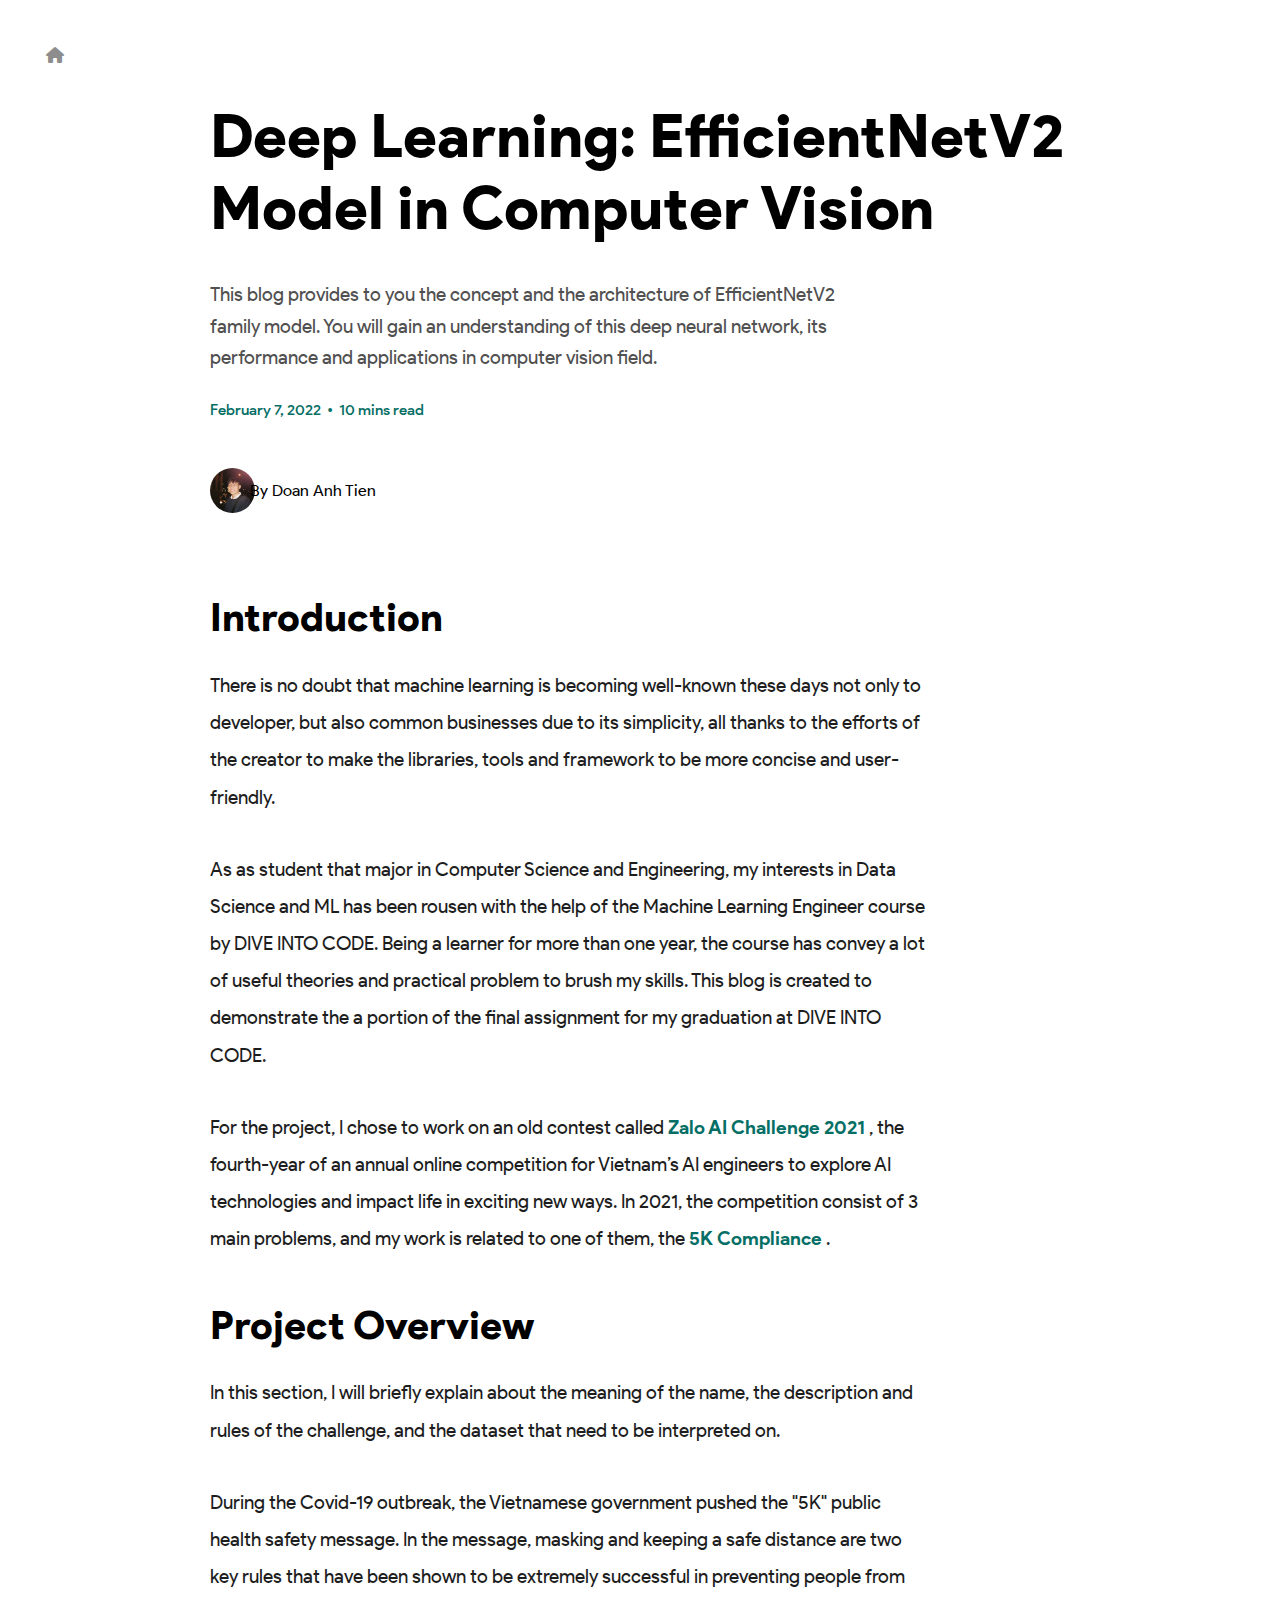
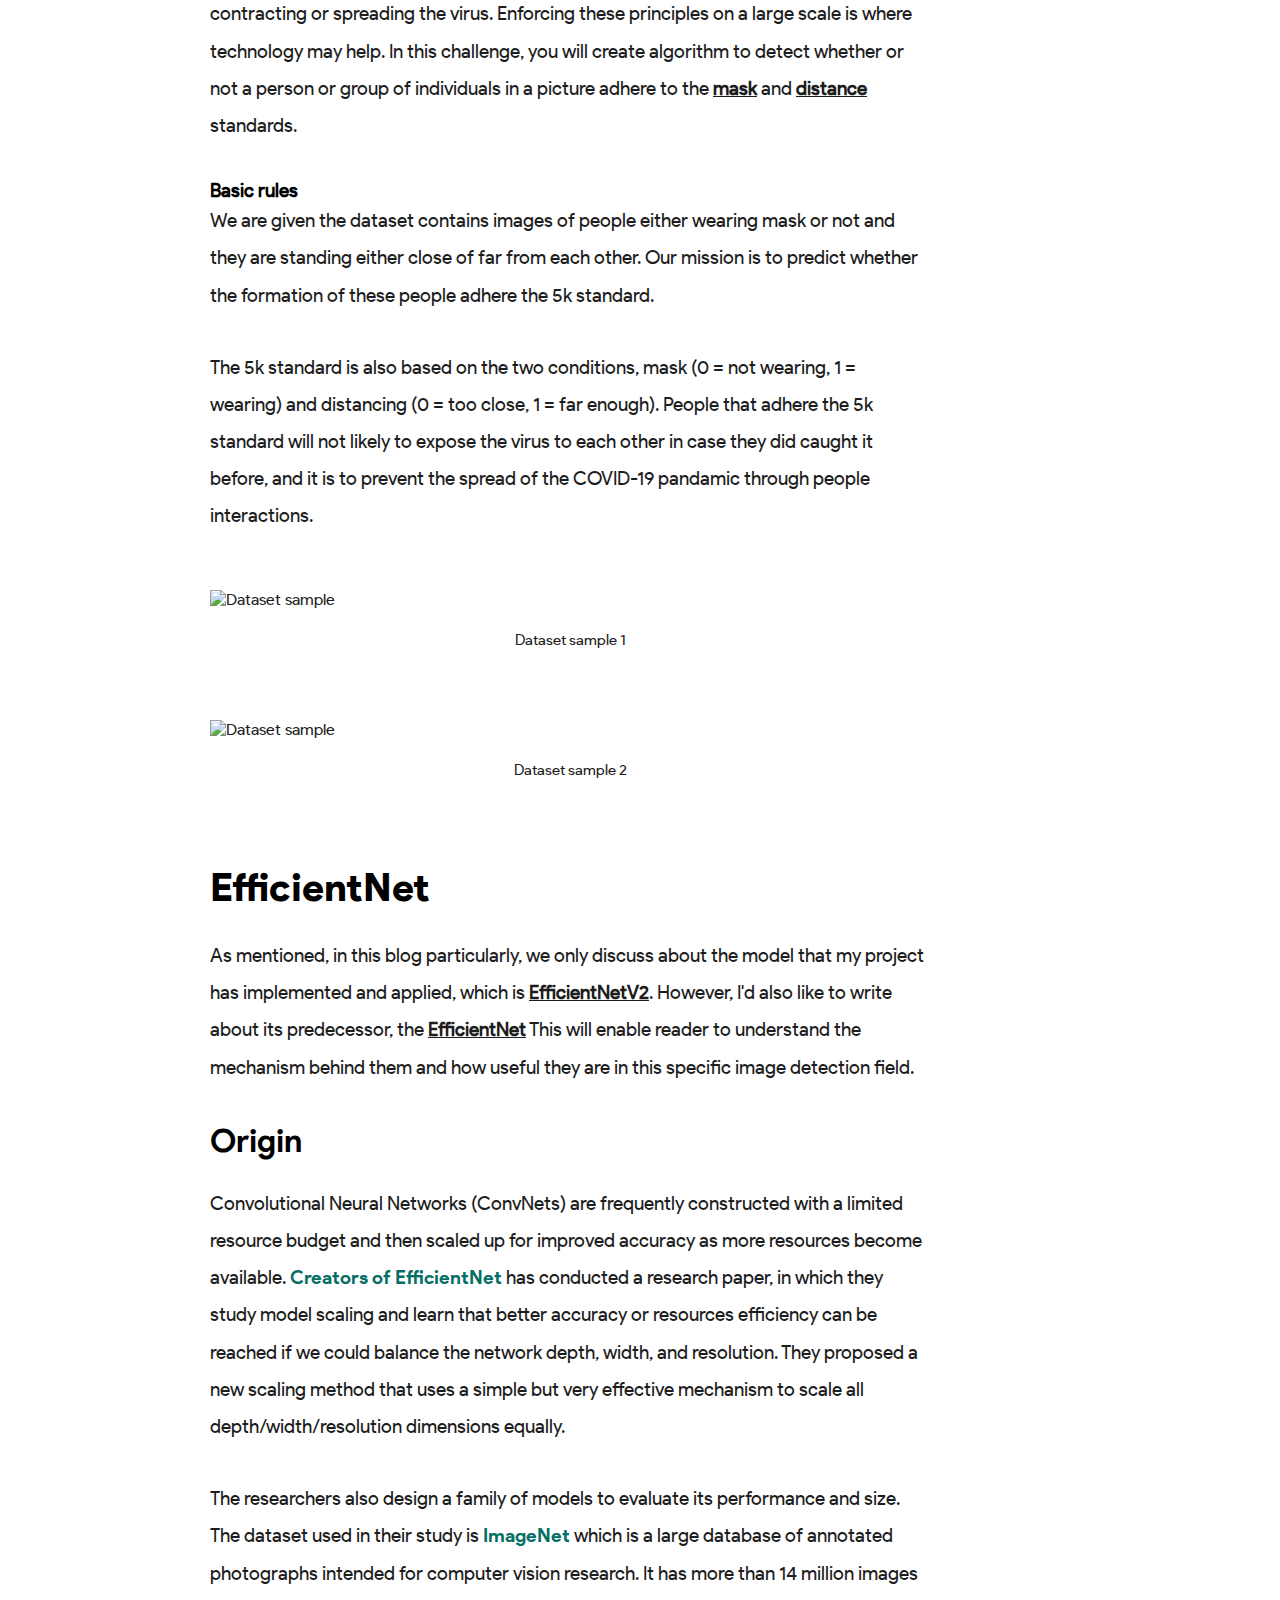
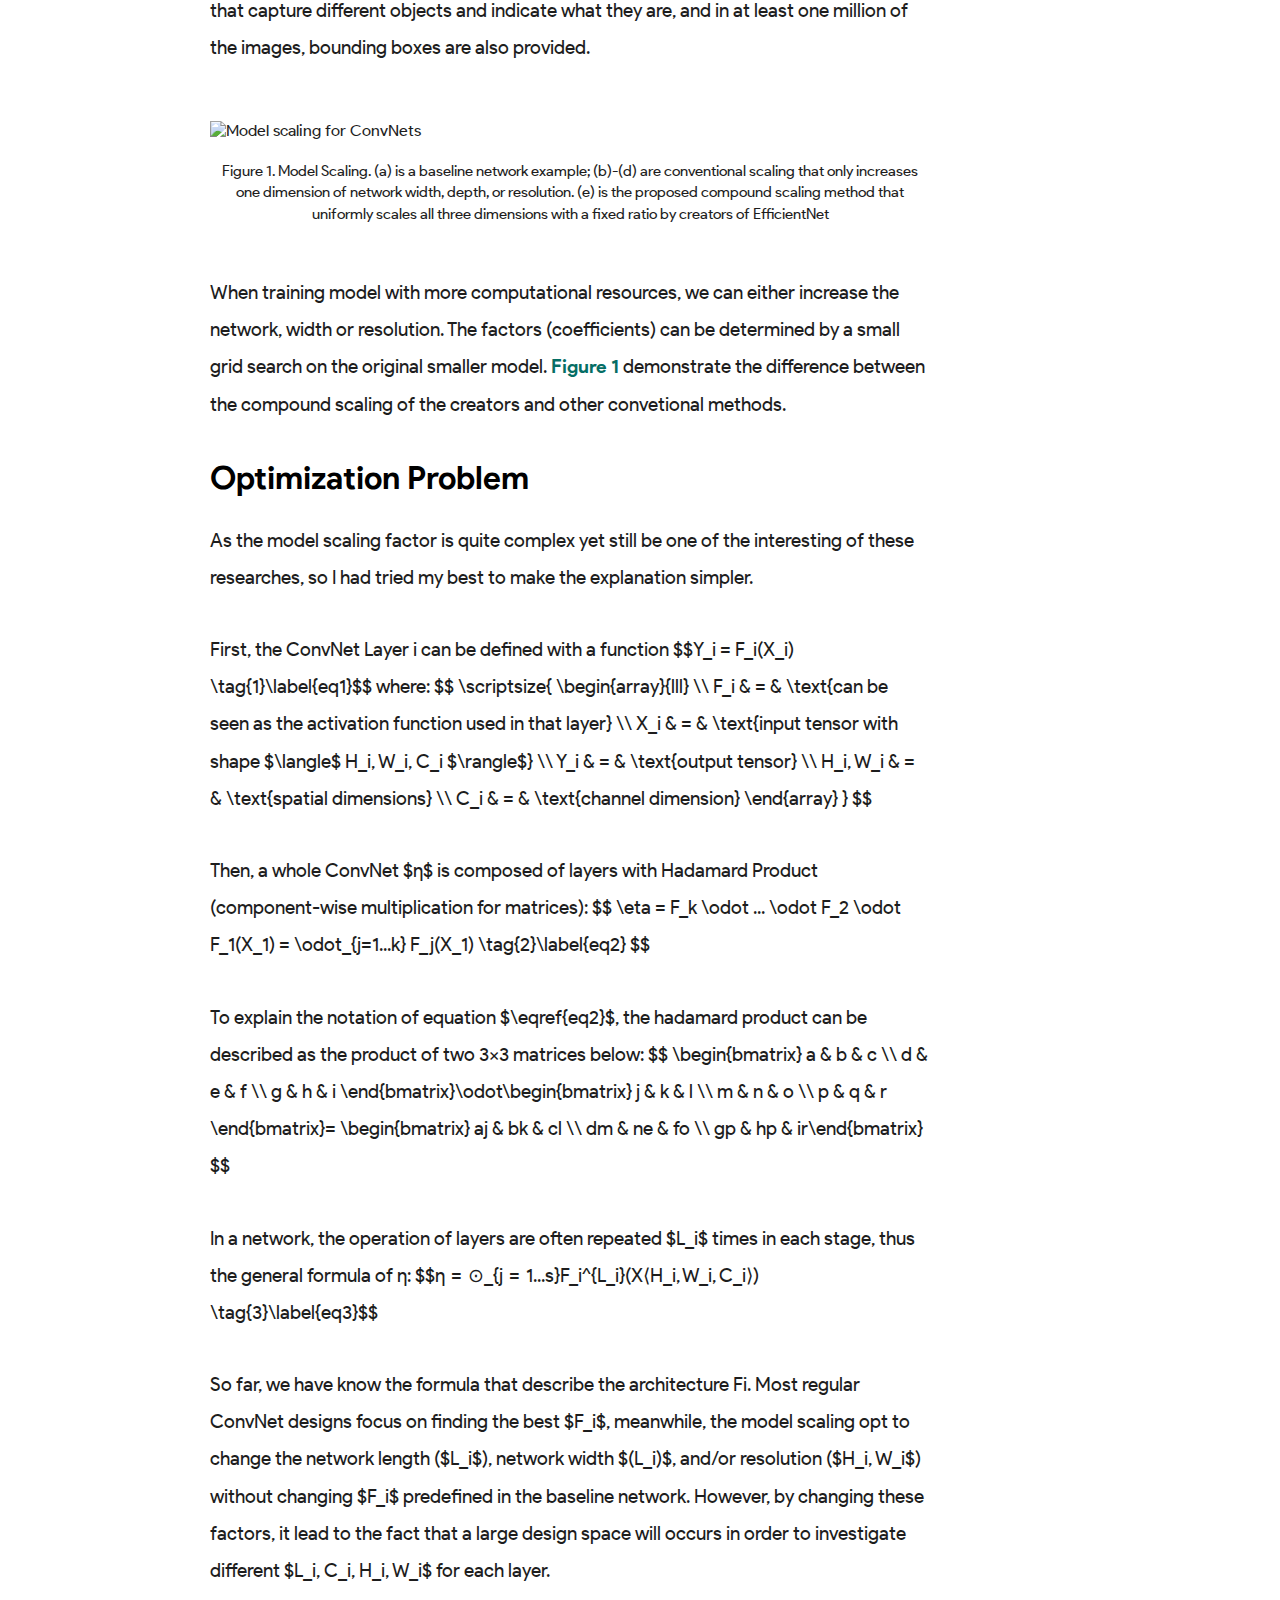
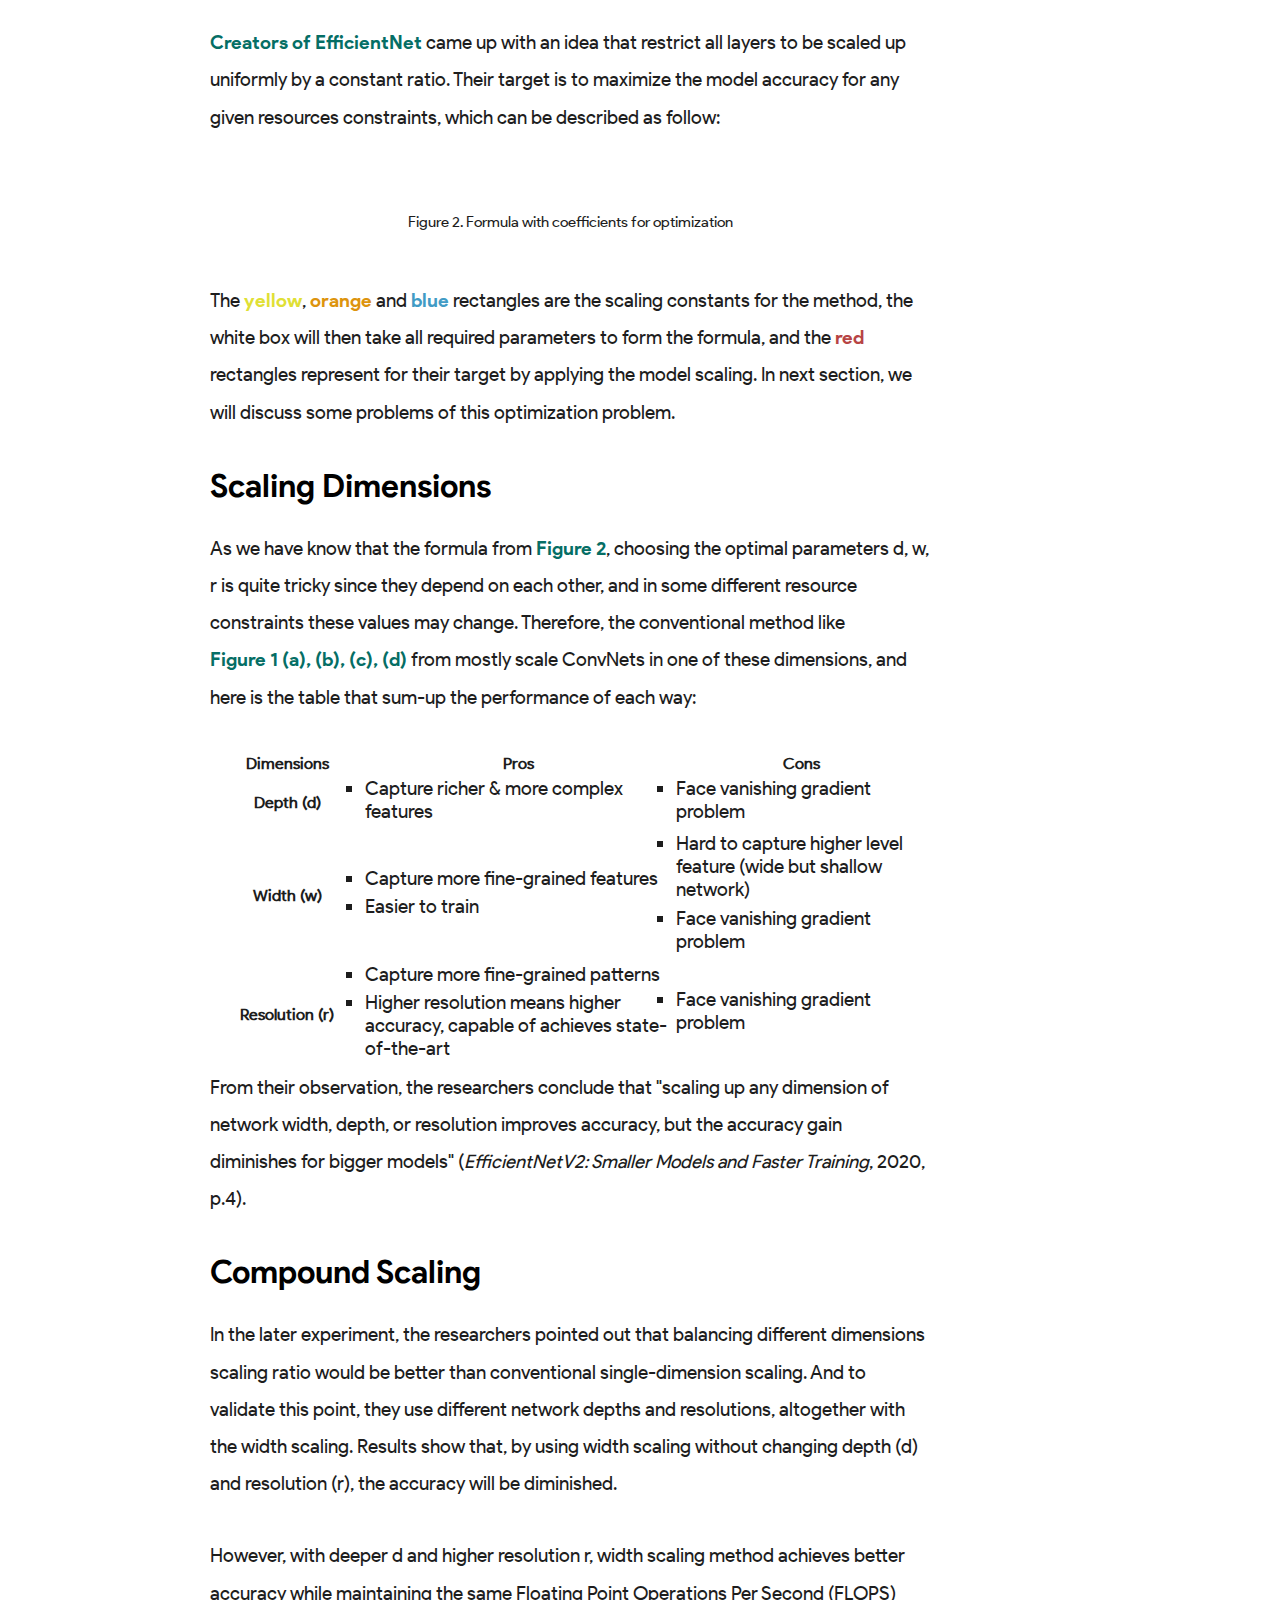
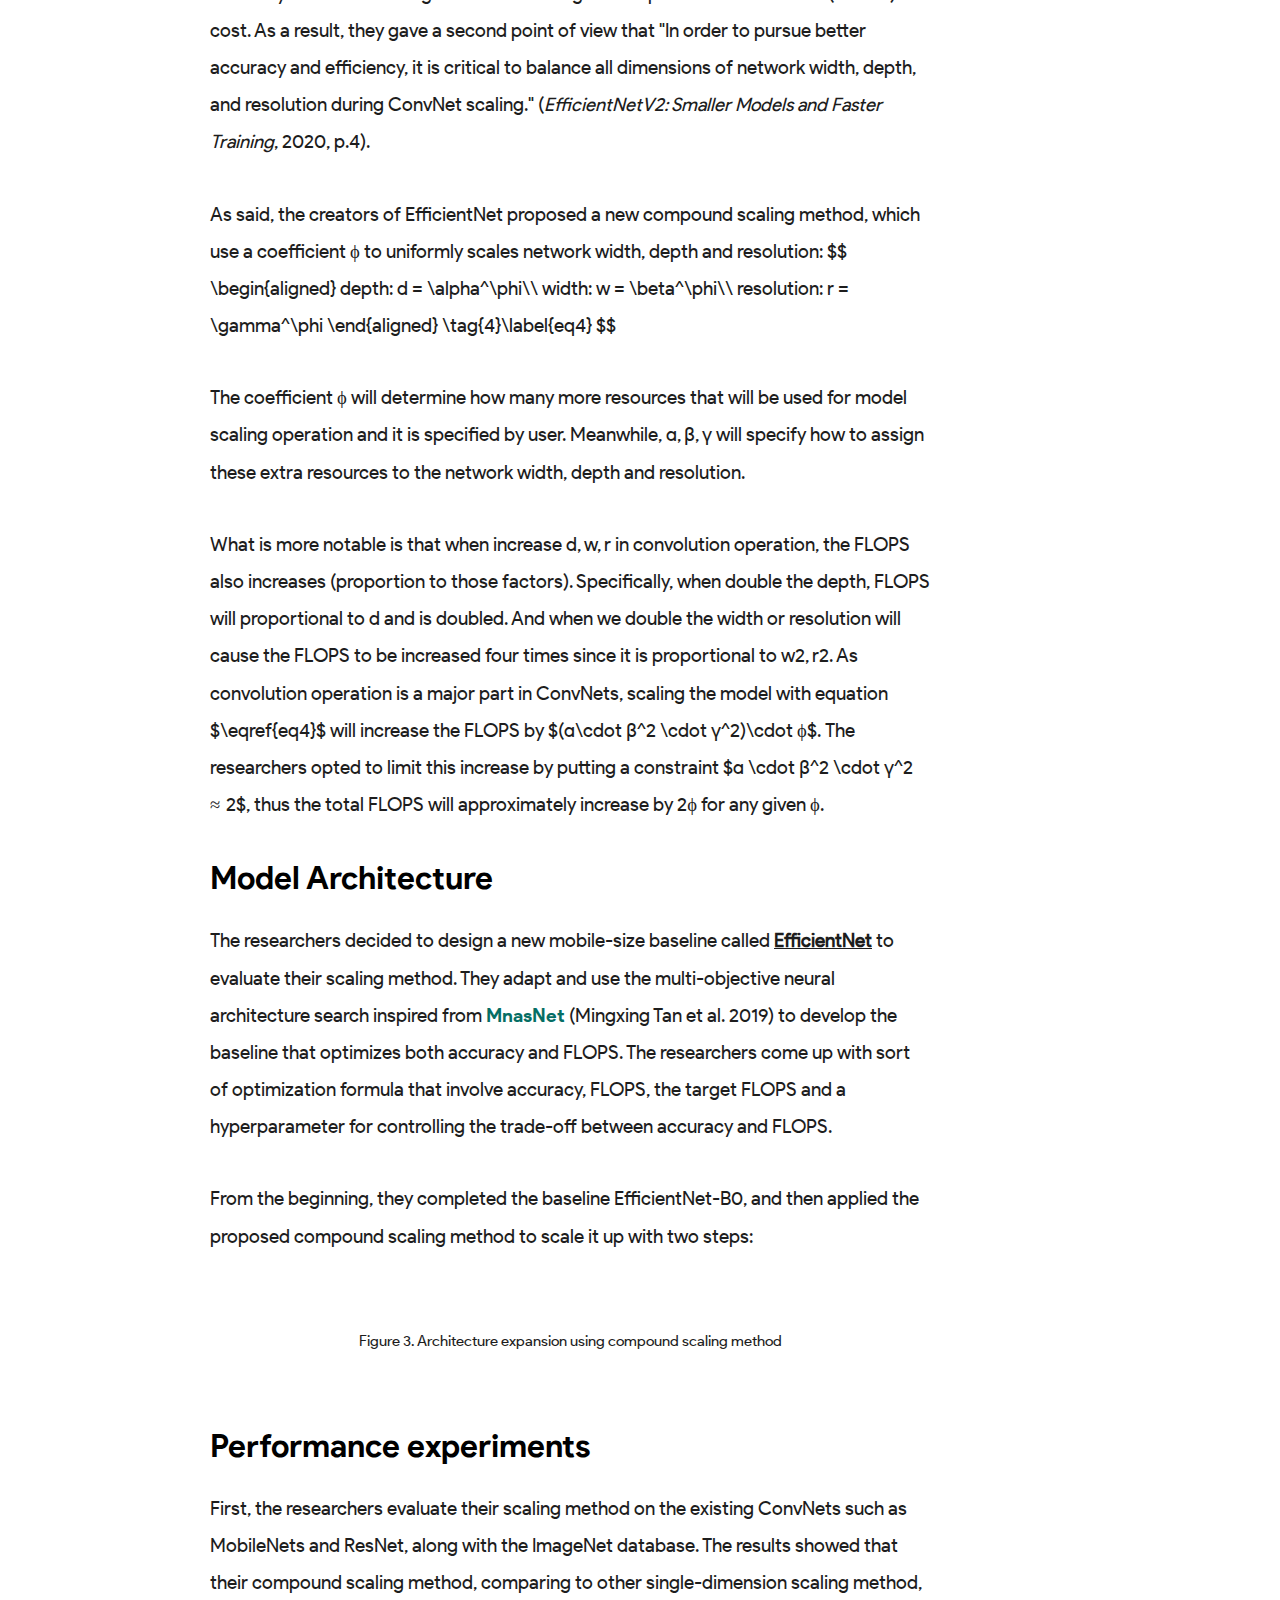
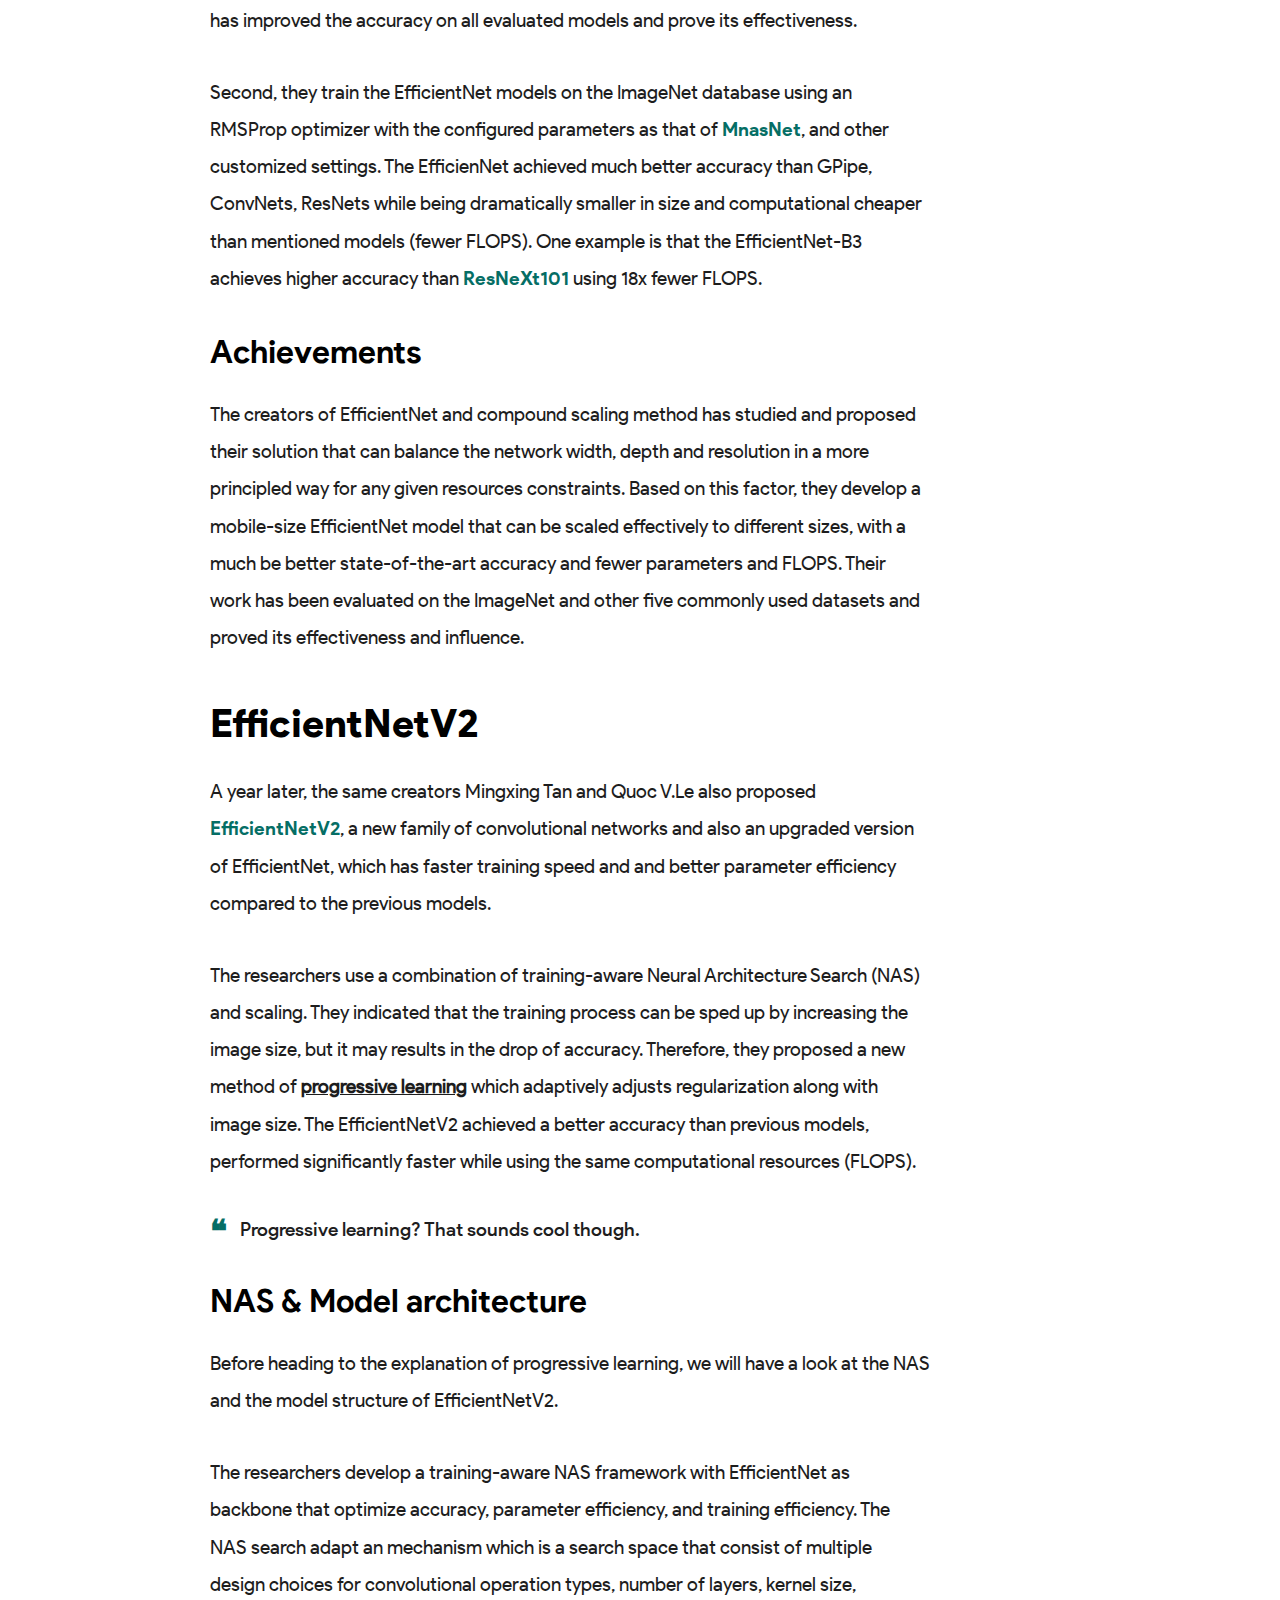
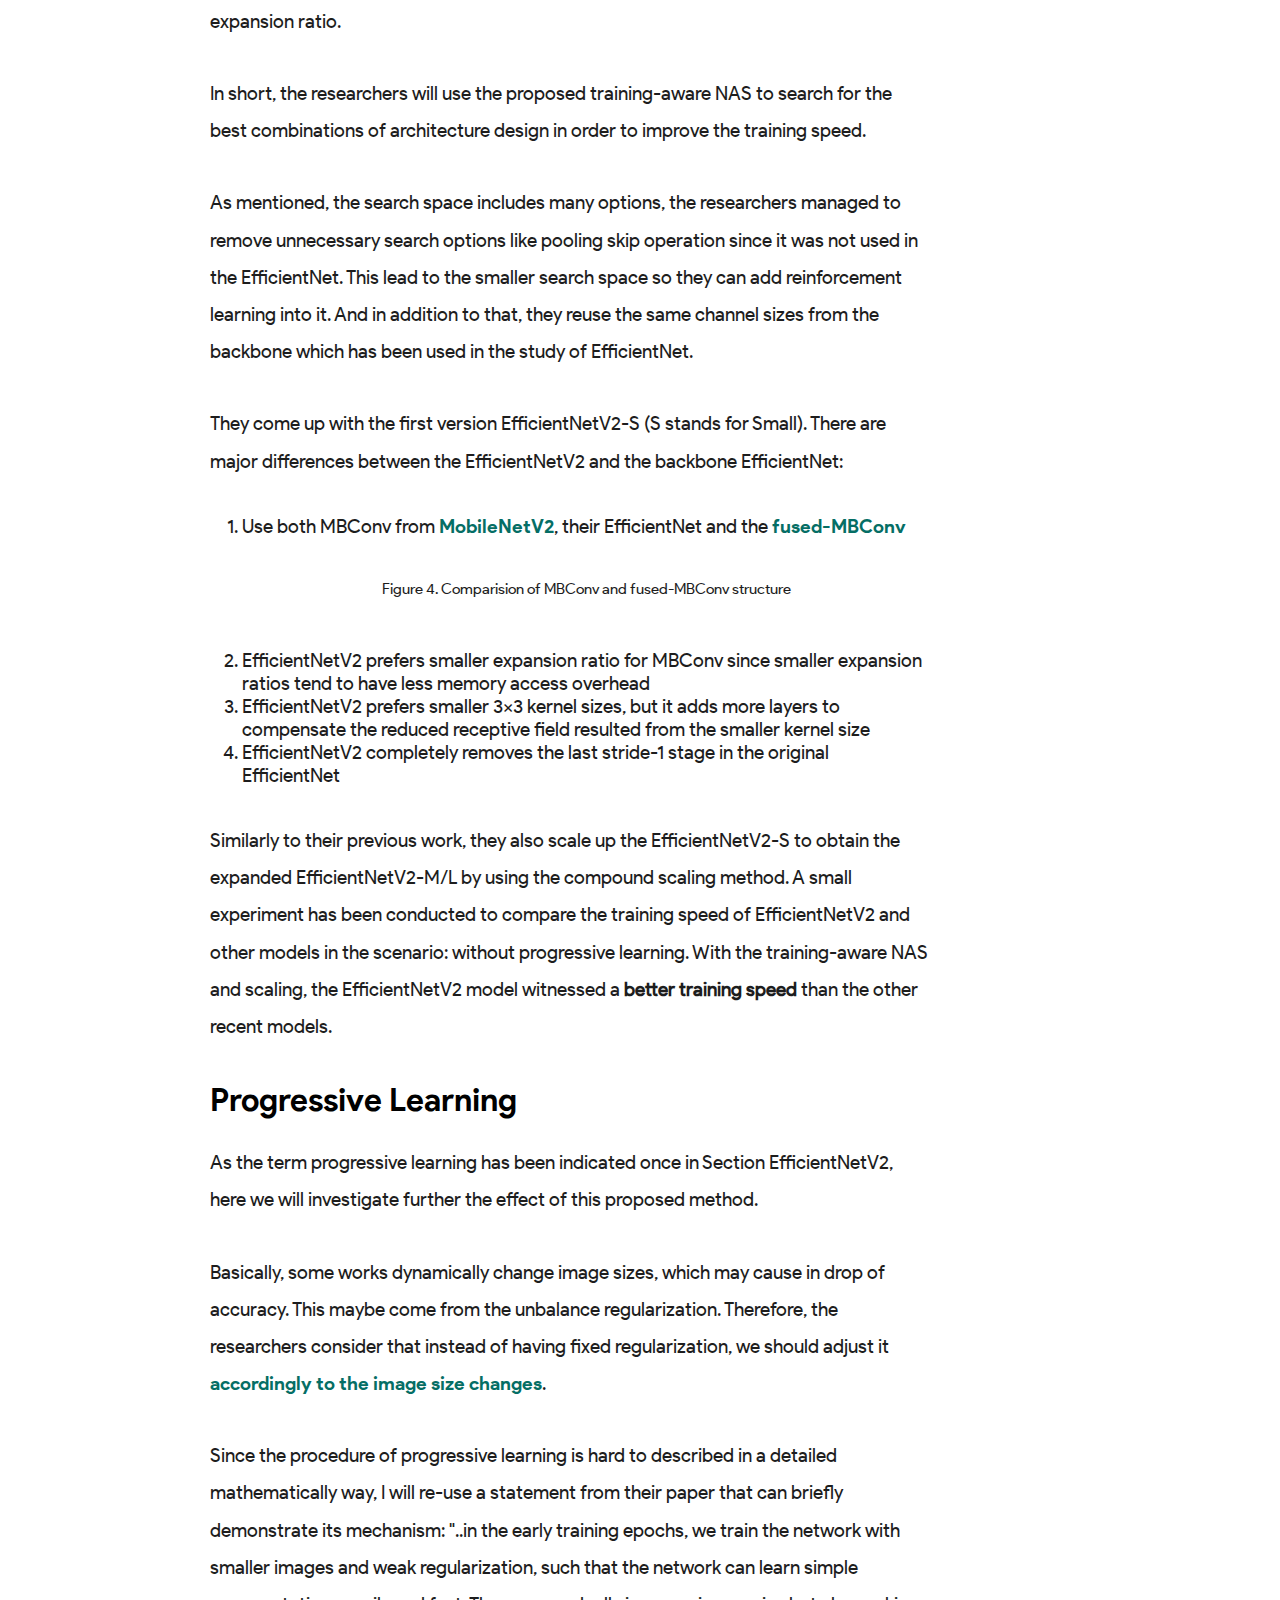
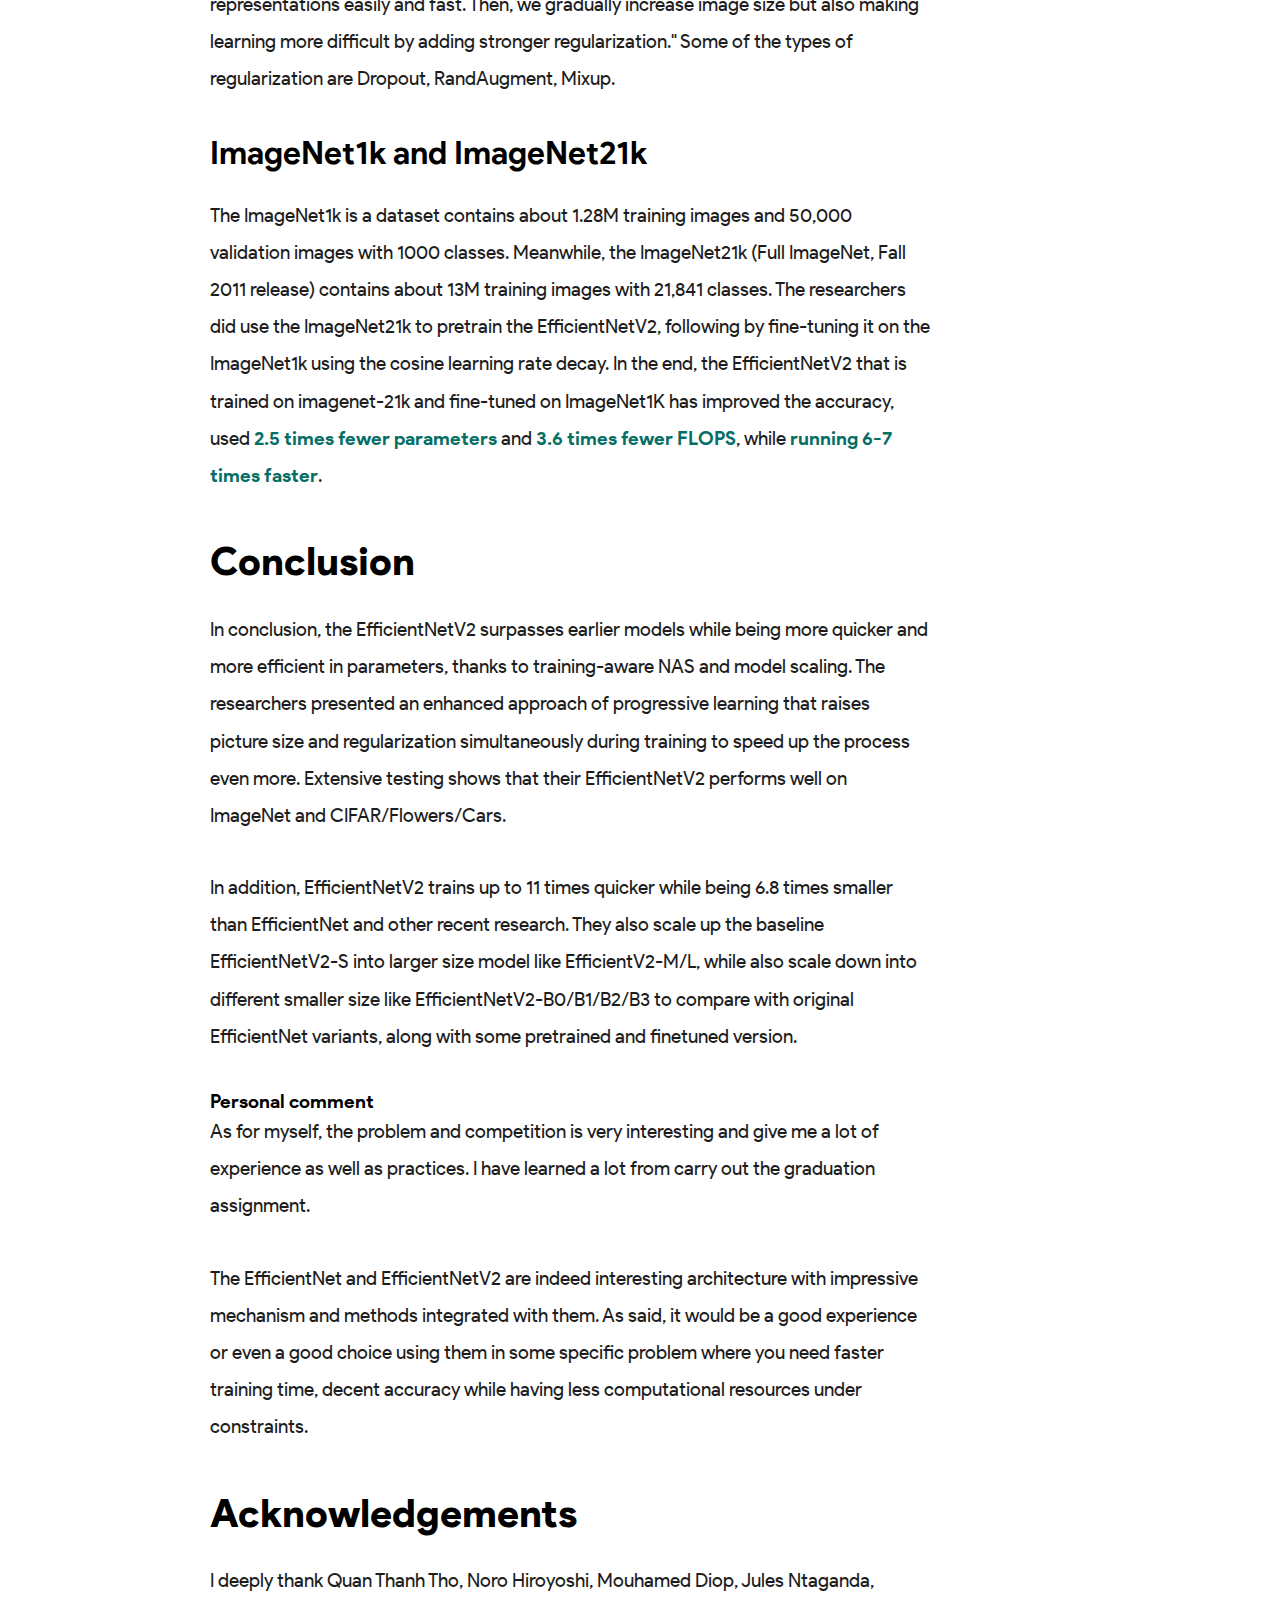
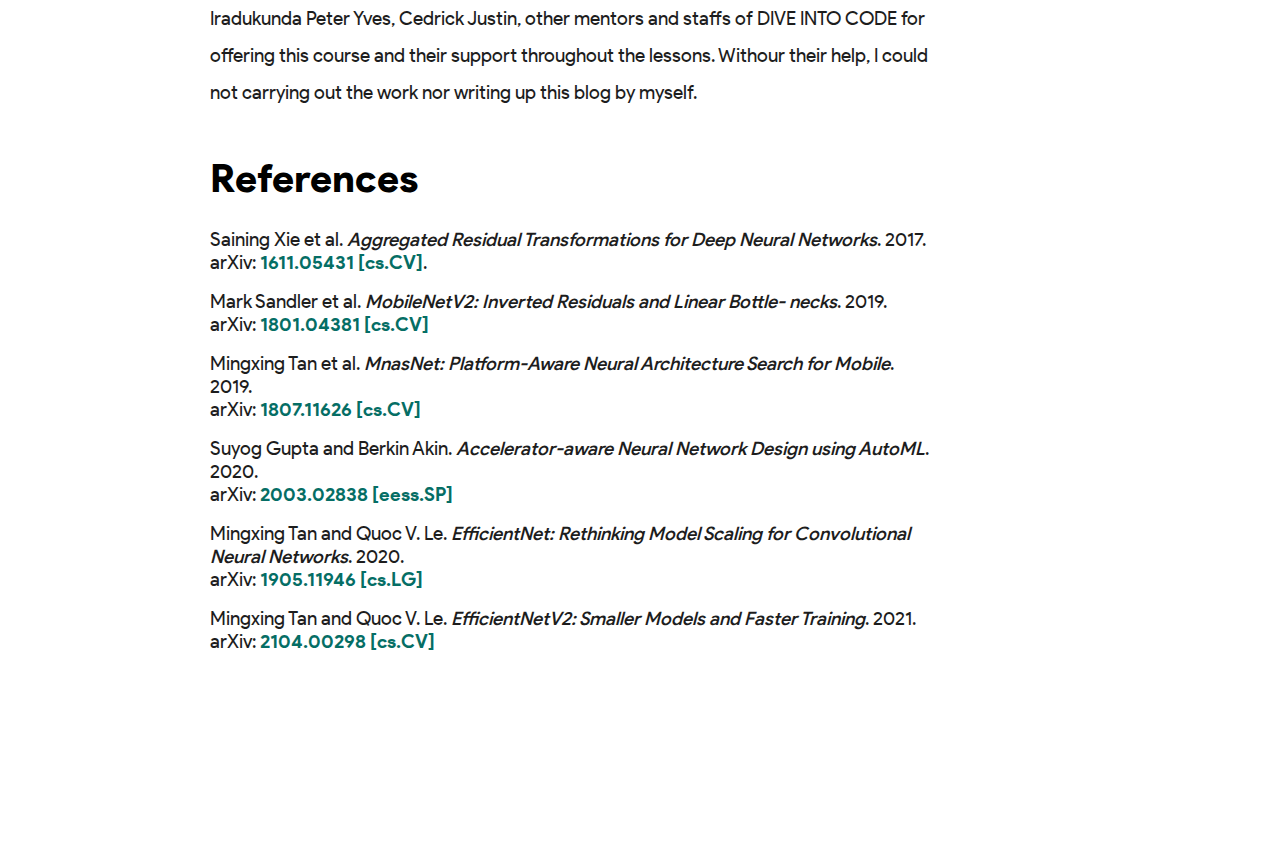
==== commit 7813a766: "Update index.html" ====
--- a/blog/efficientnet-v2/index.html
+++ b/blog/efficientnet-v2/index.html
@@ -6,7 +6,7 @@
     <meta name="viewport" content="initial-scale=1, width=device-width">
     <link rel="stylesheet" href="../../static/css/style.css">
     <link rel="stylesheet" href="../../static/css/blog.css">
-    <link rel="icon" type="image/png" sizes="32x32" href="../../assets/pfp.png">
+    <!-- <link rel="icon" type="image/png" sizes="32x32" href="../../assets/pfp.png"> -->
     <!-- Bootstrap -->
     <link href="https://cdn.jsdelivr.net/npm/bootstrap@5.2.0-beta1/dist/css/bootstrap.min.css" rel="stylesheet"
         integrity="sha384-0evHe/X+R7YkIZDRvuzKMRqM+OrBnVFBL6DOitfPri4tjfHxaWutUpFmBp4vmVor" crossorigin="anonymous">
@@ -52,7 +52,7 @@
                         <p class="f-article-header__time font-med">
                             <span>February 7, 2022</span>
                             <span>&nbsp; • &nbsp;</span>
-                            <span>15 min read</span>
+                            <span>10 mins read</span>
                         </p>
                         <div class="f-article-header__author">
                             <a href="../../"" class="f-avatar in-article-header " aria-label="Tien's profile'"
@@ -559,4 +559,4 @@
         
 </body>
 
-</html>+</html>
